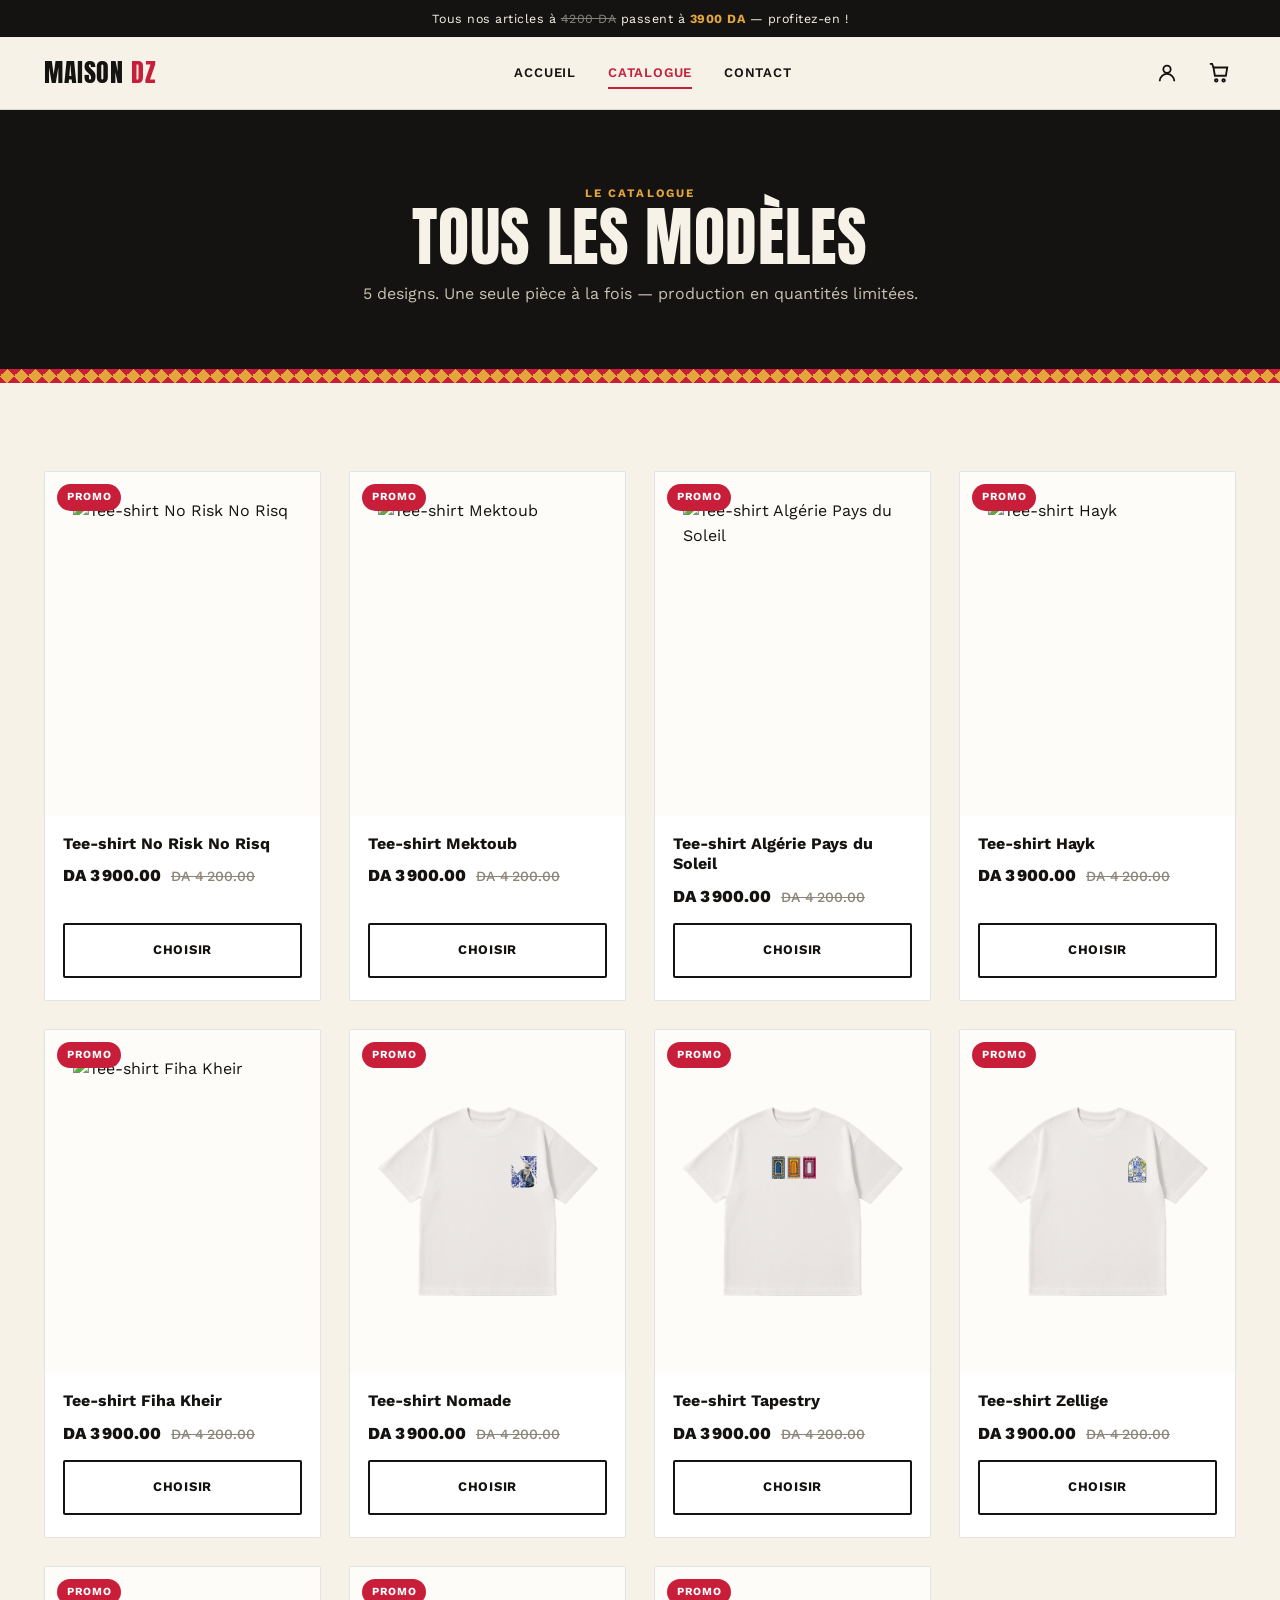
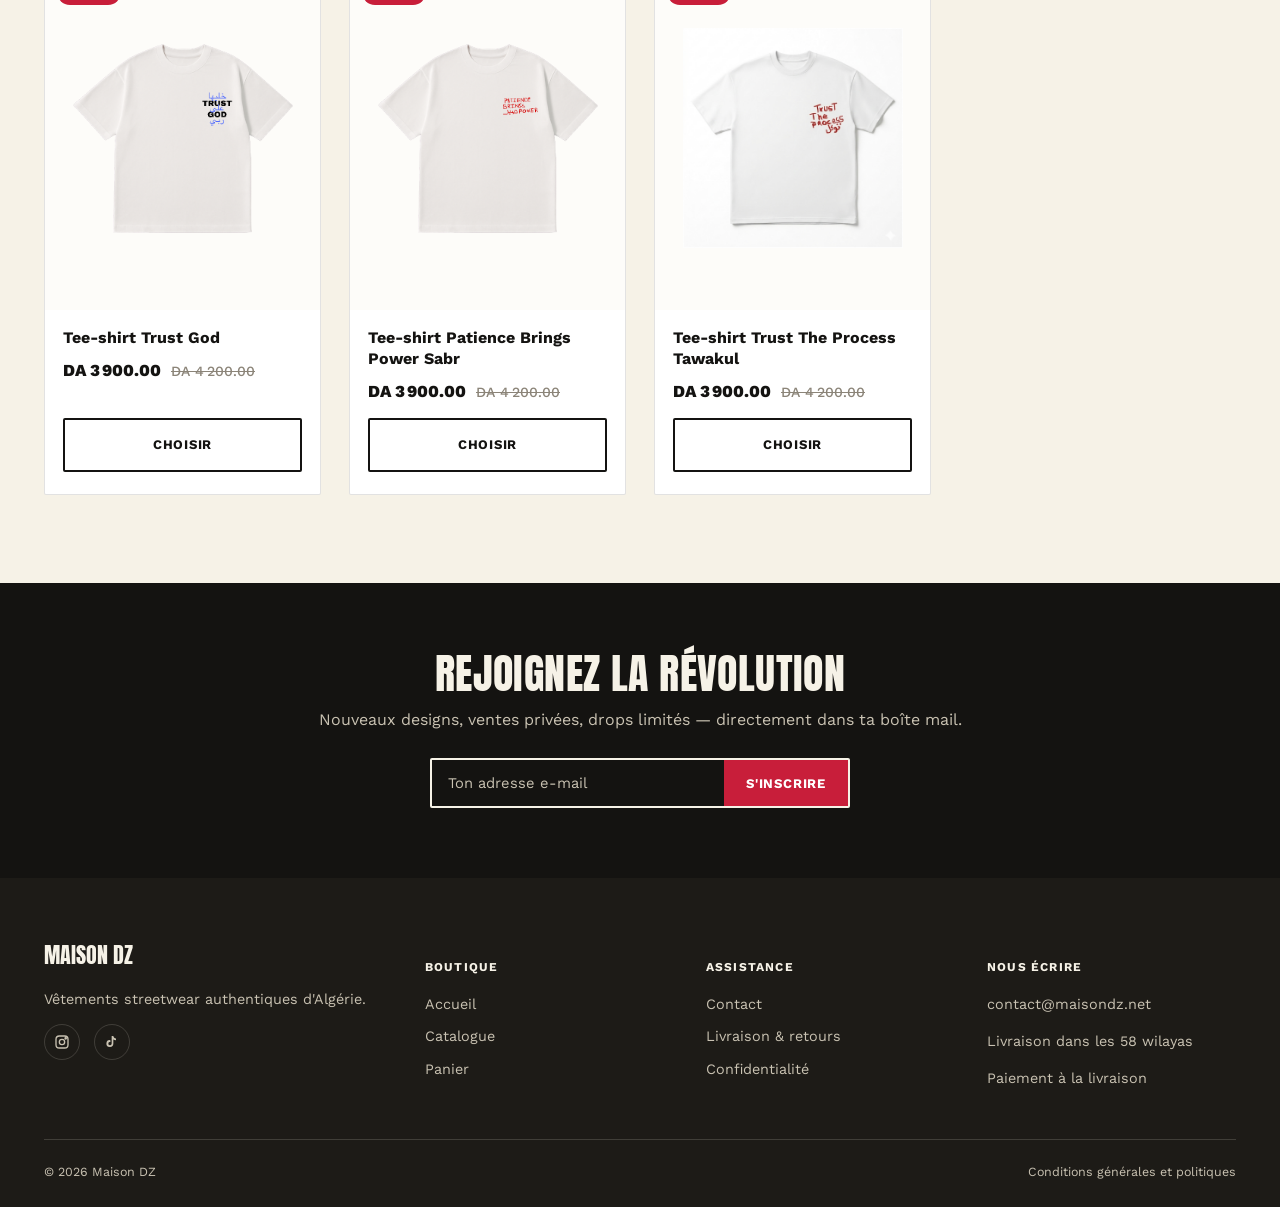
==== maisondz-site/catalogue.html @ 27301c3b "Add files via upload" ====
<!doctype html>
<html lang="fr">
<head>
<meta charset="UTF-8">
<meta name="viewport" content="width=device-width, initial-scale=1">
<title>Catalogue — Maison DZ</title>
<meta name="description" content="Tout le catalogue Maison DZ : streetwear inspiré de l'Algérie, 3900 DA, livraison dans toutes les wilayas.">
<link rel="icon" href="https://maisondz.net/cdn/shop/files/logo.png?v=1776026106">
<link rel="stylesheet" href="css/style.css?v=202608021536">
</head>
<body>

<div class="promo-bar">Tous nos articles à <s>4200 DA</s> passent à <strong>3900 DA</strong> — profitez-en !</div>

<header class="site-header">
  <div class="container">
    <a href="index.html" class="logo">MAISON<span>DZ</span></a>
    <nav class="main-nav">
      <a href="index.html">Accueil</a>
      <a href="catalogue.html" class="active">Catalogue</a>
      <a href="contact.html">Contact</a>
    </nav>
    <div class="header-actions">
      <button class="icon-btn menu-toggle" aria-label="Ouvrir le menu" aria-expanded="false">
        <svg viewBox="0 0 24 24" fill="none" stroke="currentColor" stroke-width="2"><line x1="3" y1="6" x2="21" y2="6"/><line x1="3" y1="12" x2="21" y2="12"/><line x1="3" y1="18" x2="21" y2="18"/></svg>
      </button>
      <a href="contact.html" class="icon-btn" aria-label="Contact">
        <svg viewBox="0 0 24 24" fill="none" stroke="currentColor" stroke-width="2"><circle cx="12" cy="8" r="4"/><path d="M4 21c0-4.4 3.6-8 8-8s8 3.6 8 8"/></svg>
      </a>
      <button class="icon-btn" data-open-cart aria-label="Panier">
        <svg viewBox="0 0 24 24" fill="none" stroke="currentColor" stroke-width="2"><path d="M6 6h15l-1.5 9h-12z"/><path d="M6 6 4.5 2H2"/><circle cx="9" cy="20" r="1.4"/><circle cx="17" cy="20" r="1.4"/></svg>
        <span class="cart-count">0</span>
      </button>
    </div>
  </div>
</header>

<section class="cat-hero">
  <div class="container">
    <span class="eyebrow" style="color:var(--or)">Le catalogue</span>
    <h1>Tous les modèles</h1>
    <p>5 designs. Une seule pièce à la fois — production en quantités limitées.</p>
  </div>
</section>

<div class="frise" role="presentation"></div>

<section class="section">
  <div class="container">
    <div class="product-grid" id="catalogueGrid"></div>
  </div>
</section>

<section class="newsletter">
  <div class="container">
    <h2>Rejoignez la révolution</h2>
    <p>Nouveaux designs, ventes privées, drops limités — directement dans ta boîte mail.</p>
    <form class="newsletter-form">
      <input type="email" placeholder="Ton adresse e-mail" required>
      <button type="submit">S'inscrire</button>
    </form>
  </div>
</section>

<footer class="site-footer">
  <div class="container">
    <div class="footer-grid">
      <div>
        <div class="footer-logo">MAISON DZ</div>
        <p>Vêtements streetwear authentiques d'Algérie.</p>
        <div class="footer-social">
          <a href="https://www.instagram.com/maisondz.off" target="_blank" rel="noopener" aria-label="Instagram">
            <svg viewBox="0 0 24 24" fill="none" stroke="currentColor" stroke-width="2"><rect x="3" y="3" width="18" height="18" rx="5"/><circle cx="12" cy="12" r="4"/><circle cx="17.5" cy="6.5" r="1"/></svg>
          </a>
          <a href="https://www.tiktok.com/@maisondz.off" target="_blank" rel="noopener" aria-label="TikTok">
            <svg viewBox="0 0 24 24" fill="currentColor"><path d="M14 3c.4 2.2 1.9 3.6 4 3.9v2.6c-1.5 0-2.9-.4-4-1.2v6.1a5.2 5.2 0 1 1-4.4-5.1v2.7a2.5 2.5 0 1 0 1.9 2.4V3z"/></svg>
          </a>
        </div>
      </div>
      <div>
        <h5>Boutique</h5>
        <a href="index.html">Accueil</a>
        <a href="catalogue.html">Catalogue</a>
        <a href="panier.html">Panier</a>
      </div>
      <div>
        <h5>Assistance</h5>
        <a href="contact.html">Contact</a>
        <a href="index.html#faq">Livraison & retours</a>
        <a href="politique-confidentialite.html">Confidentialité</a>
      </div>
      <div>
        <h5>Nous écrire</h5>
        <p>contact@maisondz.net</p>
        <p>Livraison dans les 58 wilayas</p>
        <p>Paiement à la livraison</p>
      </div>
    </div>
    <div class="footer-bottom">
      <span>© <span class="js-year">2026</span> Maison DZ</span>
      <span>Conditions générales et politiques</span>
    </div>
  </div>
</footer>

<div class="cart-overlay" id="cartOverlay"></div>
<aside class="cart-drawer" id="cartDrawer" aria-label="Panier">
  <div class="cart-drawer__head">
    <h3>Votre panier</h3>
    <button class="cart-drawer__close" id="cartDrawerClose" aria-label="Fermer">×</button>
  </div>
  <div class="cart-drawer__items" id="cartDrawerItems"></div>
  <div class="cart-drawer__foot" id="cartDrawerFoot">
    <div class="cart-subtotal"><span>Sous-total</span><span id="cartDrawerSubtotal">DA 0.00</span></div>
    <a href="panier.html" class="btn btn--carmin btn--block">Voir le panier</a>
  </div>
</aside>

<script src="js/products.js?v=202608021536"></script>
<script src="js/cart.js?v=202608021536"></script>
<script src="js/main.js?v=202608021536"></script>
<script>
  renderProductGrid("catalogueGrid", PRODUCTS);
</script>
</body>
</html>
---- maisondz-site/css/style.css ----
/* ==========================================================================
   MAISON DZ — Design system
   Palette : asphalte, papier, carmin (drapeau), sable-or (Sahara), pierre
   Display : Anton (condensé, énergie street) — Body : Work Sans
   Signature : frise géométrique (zellige) en diviseur + tampon circulaire prix
   ========================================================================== */

@import url('https://fonts.googleapis.com/css2?family=Anton&family=Work+Sans:ital,wght@0,400;0,500;0,600;0,700;0,800;1,400&display=swap');

:root{
  --noir: #141311;
  --noir-2: #1d1b17;
  --creme: #F6F2E7;
  --creme-2: #EDE6D6;
  --carmin: #C81E3A;
  --carmin-dark: #9c1730;
  --or: #E2A63B;
  --pierre: #8B8478;
  --pierre-clair: #C9C2B2;
  --ligne: rgba(20,19,17,0.12);
  --ligne-clair: rgba(246,242,231,0.16);

  --font-display: 'Anton', 'Arial Narrow', sans-serif;
  --font-body: 'Work Sans', sans-serif;

  --radius: 2px;
  --container: 1240px;
}

*,*::before,*::after{ box-sizing:border-box; }
html{ scroll-behavior:smooth; }
body{
  margin:0;
  background:var(--creme);
  color:var(--noir);
  font-family:var(--font-body);
  font-size:16px;
  line-height:1.55;
  -webkit-font-smoothing:antialiased;
}
img{ max-width:100%; display:block; }
a{ color:inherit; text-decoration:none; }
ul{ list-style:none; margin:0; padding:0; }
button{ font-family:inherit; cursor:pointer; }
input, textarea, select{ font-family:inherit; font-size:1rem; }

h1,h2,h3,h4{
  font-family:var(--font-display);
  font-weight:400;
  letter-spacing:0.01em;
  line-height:1.02;
  margin:0;
  text-transform:uppercase;
}

.container{ max-width:var(--container); margin:0 auto; padding:0 24px; }

:focus-visible{ outline:3px solid var(--carmin); outline-offset:2px; }

.eyebrow{
  font-family:var(--font-body);
  font-weight:700;
  font-size:0.72rem;
  letter-spacing:0.18em;
  text-transform:uppercase;
  color:var(--carmin);
}

/* ---------- Frise signature (zellige) ---------- */
.frise{
  height:14px;
  width:100%;
  background-image:
    linear-gradient(135deg, var(--carmin) 25%, transparent 25%),
    linear-gradient(225deg, var(--carmin) 25%, transparent 25%),
    linear-gradient(45deg, var(--carmin) 25%, transparent 25%),
    linear-gradient(315deg, var(--carmin) 25%, transparent 25%);
  background-position: 14px 0, 14px 0, 0 0, 0 0;
  background-size: 14px 14px;
  background-repeat: repeat-x;
  background-color: var(--or);
}
.frise--dark{ background-color: var(--noir-2); }

/* ---------- Top promo bar ---------- */
.promo-bar{
  background:var(--noir);
  color:var(--creme);
  text-align:center;
  font-size:0.78rem;
  letter-spacing:0.04em;
  padding:9px 16px;
}
.promo-bar s{ opacity:0.5; }
.promo-bar strong{ color:var(--or); }

/* ---------- Header ---------- */
.site-header{
  position:sticky; top:0; z-index:40;
  background:var(--creme);
  border-bottom:1px solid var(--ligne);
}
.site-header .container{
  display:flex; align-items:center; justify-content:space-between;
  gap:24px; padding-top:16px; padding-bottom:16px;
}
.logo{
  font-family:var(--font-display);
  font-size:1.6rem;
  letter-spacing:0.02em;
  display:flex; align-items:baseline; gap:8px;
}
.logo span{ color:var(--carmin); }

.main-nav{ display:flex; gap:32px; }
.main-nav a{
  font-size:0.82rem;
  font-weight:600;
  letter-spacing:0.06em;
  text-transform:uppercase;
  position:relative;
  padding:4px 0;
}
.main-nav a::after{
  content:''; position:absolute; left:0; right:100%; bottom:-2px; height:2px;
  background:var(--carmin); transition:right .25s ease;
}
.main-nav a:hover::after, .main-nav a.active::after{ right:0; }
.main-nav a.active{ color:var(--carmin); }

.header-actions{ display:flex; align-items:center; gap:18px; }
.icon-btn{
  background:none; border:none; padding:6px; position:relative;
  display:flex; align-items:center; justify-content:center;
  color:var(--noir);
}
.icon-btn svg{ width:22px; height:22px; pointer-events:none; }
.cart-count{
  position:absolute; top:-2px; right:-2px;
  background:var(--carmin); color:#fff;
  font-size:0.62rem; font-weight:700;
  min-width:16px; height:16px; border-radius:50%;
  display:flex; align-items:center; justify-content:center;
  padding:0 2px;
}
.menu-toggle{ display:none; }

/* ---------- Buttons ---------- */
.btn{
  display:inline-flex; align-items:center; justify-content:center; gap:8px;
  font-family:var(--font-body);
  font-weight:700;
  font-size:0.82rem;
  letter-spacing:0.06em;
  text-transform:uppercase;
  padding:15px 30px;
  border:2px solid var(--noir);
  border-radius:var(--radius);
  background:var(--noir);
  color:var(--creme);
  transition:transform .18s ease, background .18s ease, color .18s ease, border-color .18s ease;
  white-space:nowrap;
}
.btn:hover{ transform:translateY(-2px); }
.btn--ghost{ background:transparent; color:var(--noir); }
.btn--ghost:hover{ background:var(--noir); color:var(--creme); }
.btn--carmin{ background:var(--carmin); border-color:var(--carmin); color:#fff; }
.btn--carmin:hover{ background:var(--carmin-dark); border-color:var(--carmin-dark); }
.btn--on-dark{ border-color:var(--creme); background:transparent; color:var(--creme); }
.btn--on-dark:hover{ background:var(--creme); color:var(--noir); }
.btn--block{ width:100%; }
.btn:disabled{ opacity:0.4; cursor:not-allowed; transform:none; }

/* ---------- Hero ---------- */
.hero{
  background:var(--noir);
}
.hero-media{
  position:relative;
  width:100%;
  aspect-ratio: 3 / 4;
  overflow:hidden;
}
.hero-media img{ width:100%; height:100%; object-fit:cover; }
.hero-media::after{
  content:''; position:absolute; inset:0;
  background:linear-gradient(180deg, rgba(20,19,17,0.15) 0%, rgba(20,19,17,0.55) 100%);
}
.hero-overlay{
  position:absolute; inset:0; z-index:2;
  display:flex; flex-direction:column; align-items:center; justify-content:center;
  text-align:center; padding:24px;
}
.hero-overlay h1{
  font-size:clamp(2.6rem, 9vw, 5.6rem);
  color:#fff;
  text-shadow:0 2px 18px rgba(0,0,0,0.35);
}
.hero-divider{
  width:130px; height:3px; background:var(--or);
  margin:20px 0 18px;
}
.hero-overlay p{
  color:#fff;
  font-size:1.05rem;
  margin-bottom:30px;
  text-shadow:0 1px 10px rgba(0,0,0,0.35);
}
.btn--pill{
  display:inline-flex; align-items:center; justify-content:center;
  background:var(--or); color:var(--noir);
  border:none; border-radius:999px;
  padding:18px 44px;
  font-family:var(--font-body); font-weight:700;
  font-size:0.95rem;
  transition:transform .18s ease, background .18s ease;
}
.btn--pill:hover{ background:#eab655; transform:translateY(-2px); }

@media (min-width: 900px){
  .hero-media{ aspect-ratio: 21 / 9; }
}

/* ---------- Section headers ---------- */
.section{ padding:88px 0; }
.section--tight{ padding:64px 0; }
.section-head{
  display:flex; align-items:flex-end; justify-content:space-between;
  gap:24px; margin-bottom:44px; flex-wrap:wrap;
}
.section-head h2{ font-size:clamp(2rem, 4vw, 3rem); margin-top:8px; }
.section-head p{ color:var(--pierre); max-width:48ch; }

/* ---------- Product grid ---------- */
.product-grid{
  display:grid;
  grid-template-columns:repeat(4, 1fr);
  gap:28px;
}
.product-card{
  position:relative;
  display:flex;
  flex-direction:column;
  background:#fff;
  border:1px solid var(--ligne);
  border-radius:var(--radius);
  overflow:hidden;
  transition:transform .22s ease, box-shadow .22s ease;
}
.product-card:hover{ transform:translateY(-6px); box-shadow:0 20px 34px rgba(20,19,17,0.14); }
.product-card__media{
  position:relative;
  aspect-ratio:4/5;
  overflow:hidden;
  background:#fdfcf9;
  flex:none;
}
.product-card__media img{
  width:100%; height:100%; object-fit:contain; object-position:center;
  padding:10%;
  transition:opacity .35s ease, transform .5s ease;
}
.product-card__media img.hover-img{ position:absolute; inset:0; opacity:0; }
.product-card:hover .hover-img{ opacity:1; }
.product-card:hover .product-card__media img:not(.hover-img){ transform:scale(1.04); }
.product-card__tag{
  position:absolute; top:12px; left:12px;
  background:var(--carmin); color:#fff;
  font-size:0.68rem; font-weight:700; letter-spacing:0.06em;
  text-transform:uppercase;
  padding:5px 10px; border-radius:20px;
  z-index:3;
}
.product-card__body{ padding:18px 18px 22px; flex:1; display:flex; flex-direction:column; }
.product-card__body h3{
  font-family:var(--font-body); text-transform:none;
  font-weight:700; font-size:1rem; line-height:1.3; letter-spacing:0; margin-bottom:8px;
  color:var(--noir); display:block;
}
.product-card__body h3 a{ color:inherit; display:block; }
.price-row{ display:flex; align-items:baseline; gap:10px; margin-bottom:14px; }
.price{ font-weight:800; font-size:1.05rem; color:var(--noir); }
.price--old{ color:var(--pierre); text-decoration:line-through; font-size:0.88rem; font-weight:500; }
.product-card__body .btn{ margin-top:auto; }

/* ---------- Boutique / editorial rows ---------- */
.editorial-row{
  display:grid; grid-template-columns:1fr 1fr; gap:60px; align-items:center;
}
.editorial-row + .editorial-row{ margin-top:80px; }
.editorial-row.reverse .editorial-media{ order:2; }
.editorial-media{ border-radius:var(--radius); overflow:hidden; aspect-ratio:5/4; }
.editorial-media img{ width:100%; height:100%; object-fit:cover; }
.editorial-copy .eyebrow{ margin-bottom:12px; display:block; }
.editorial-copy h3{ font-size:clamp(1.6rem,3vw,2.2rem); margin-bottom:16px; }
.editorial-copy p{ color:var(--pierre); max-width:44ch; margin-bottom:22px; }

/* ---------- FAQ ---------- */
.faq-wrap{ max-width:840px; margin:0 auto; }
.faq-cat{ margin-bottom:8px; }
.faq-cat > h4{
  font-family:var(--font-body); text-transform:uppercase;
  font-size:0.78rem; letter-spacing:0.12em; font-weight:800;
  color:var(--carmin); margin:40px 0 6px;
}
.faq-item{ border-bottom:1px solid var(--ligne); }
.faq-q{
  width:100%; background:none; border:none; text-align:left;
  display:flex; align-items:center; justify-content:space-between;
  padding:18px 2px; font-weight:600; font-size:1rem; gap:16px;
}
.faq-q .plus{
  flex:none; width:22px; height:22px; position:relative;
}
.faq-q .plus::before, .faq-q .plus::after{
  content:''; position:absolute; background:var(--noir);
  top:50%; left:50%; transform:translate(-50%,-50%);
}
.faq-q .plus::before{ width:14px; height:2px; }
.faq-q .plus::after{ width:2px; height:14px; transition:transform .25s ease, opacity .25s ease; }
.faq-item.open .plus::after{ transform:translate(-50%,-50%) rotate(90deg); opacity:0; }
.faq-a{
  max-height:0; overflow:hidden; transition:max-height .3s ease;
  color:var(--pierre); font-size:0.94rem;
}
.faq-a p{ padding:0 2px 18px; margin:0; }
.faq-item.open .faq-a{ max-height:260px; }

/* ---------- Newsletter band ---------- */
.newsletter{
  background:var(--noir); color:var(--creme);
  padding:70px 0; text-align:center;
}
.newsletter h2{ font-size:clamp(1.8rem,3.4vw,2.6rem); }
.newsletter p{ color:var(--pierre-clair); margin:12px 0 26px; }
.newsletter-form{
  display:flex; max-width:420px; margin:0 auto; gap:0;
  border:2px solid var(--creme); border-radius:var(--radius); overflow:hidden;
}
.newsletter-form input{
  flex:1; background:none; border:none; padding:14px 16px;
  color:var(--creme); font-size:0.92rem;
}
.newsletter-form input::placeholder{ color:var(--pierre-clair); }
.newsletter-form button{
  background:var(--carmin); border:none; color:#fff; font-weight:700;
  padding:0 22px; font-size:0.82rem; letter-spacing:0.06em; text-transform:uppercase;
}

/* ---------- Footer ---------- */
.site-footer{ background:var(--noir-2); color:var(--pierre-clair); padding:60px 0 26px; }
.footer-grid{
  display:grid; grid-template-columns:1.4fr 1fr 1fr 1fr; gap:32px;
  padding-bottom:40px; border-bottom:1px solid var(--ligne-clair);
}
.footer-grid h5{
  color:var(--creme); font-size:0.75rem; letter-spacing:0.1em;
  text-transform:uppercase; margin-bottom:16px; font-weight:700;
}
.footer-grid a, .footer-grid p{ font-size:0.9rem; display:block; margin-bottom:10px; color:var(--pierre-clair); }
.footer-grid a:hover{ color:var(--creme); }
.footer-logo{ font-family:var(--font-display); font-size:1.4rem; color:var(--creme); margin-bottom:12px; }
.footer-social{ display:flex; gap:14px; margin-top:14px; }
.footer-social a{
  width:36px; height:36px; border:1px solid var(--ligne-clair); border-radius:50%;
  display:flex; align-items:center; justify-content:center;
}
.footer-social svg{ width:16px; height:16px; }
.footer-bottom{
  display:flex; justify-content:space-between; align-items:center;
  padding-top:22px; font-size:0.78rem; flex-wrap:wrap; gap:10px;
}

/* ---------- Cart drawer ---------- */
.cart-overlay{
  position:fixed; inset:0; background:rgba(20,19,17,0.5);
  opacity:0; pointer-events:none; transition:opacity .25s ease; z-index:60;
}
.cart-overlay.open{ opacity:1; pointer-events:auto; }
.cart-drawer{
  position:fixed; top:0; right:0; height:100%; width:min(420px, 92vw);
  background:var(--creme); z-index:61;
  transform:translateX(100%); transition:transform .3s ease;
  display:flex; flex-direction:column;
}
.cart-drawer.open{ transform:translateX(0); }
.cart-drawer__head{
  display:flex; align-items:center; justify-content:space-between;
  padding:22px 24px; border-bottom:1px solid var(--ligne);
}
.cart-drawer__head h3{ font-size:1.1rem; }
.cart-drawer__close{ background:none; border:none; font-size:1.4rem; line-height:1; }
.cart-drawer__items{ flex:1; overflow-y:auto; padding:16px 24px; }
.cart-line{ display:flex; gap:14px; padding:16px 0; border-bottom:1px solid var(--ligne); }
.cart-line img{ width:70px; height:88px; object-fit:cover; border-radius:var(--radius); background:var(--creme-2); }
.cart-line__info{ flex:1; }
.cart-line__info h4{ font-family:var(--font-body); text-transform:none; font-weight:700; font-size:0.92rem; margin-bottom:2px;}
.cart-line__meta{ color:var(--pierre); font-size:0.8rem; margin-bottom:8px; }
.qty-stepper{ display:inline-flex; align-items:center; border:1px solid var(--ligne); border-radius:var(--radius); }
.qty-stepper button{ background:none; border:none; width:26px; height:26px; font-size:1rem; }
.qty-stepper span{ min-width:24px; text-align:center; font-size:0.85rem; }
.cart-line__remove{ background:none; border:none; color:var(--carmin); font-size:0.76rem; text-decoration:underline; margin-top:8px; }
.cart-empty{ text-align:center; padding:60px 10px; color:var(--pierre); }
.cart-drawer__foot{ padding:22px 24px; border-top:1px solid var(--ligne); }
.cart-subtotal{ display:flex; justify-content:space-between; font-weight:700; margin-bottom:16px; font-size:1.05rem; }

/* ---------- Catalogue toolbar ---------- */
.cat-hero{ background:var(--noir); color:var(--creme); padding:70px 0 46px; text-align:center; }
.cat-hero h1{ font-size:clamp(2.6rem,6vw,4rem); }
.cat-hero p{ color:var(--pierre-clair); margin-top:12px; }

/* ---------- Product detail ---------- */
.pdp{ display:grid; grid-template-columns:1.1fr 0.9fr; gap:64px; padding:56px 0 20px; }
.pdp-gallery__main{ aspect-ratio:4/5; border-radius:var(--radius); overflow:hidden; background:#fdfcf9; margin-bottom:14px; border:1px solid var(--ligne); }
.pdp-gallery__main img{ width:100%; height:100%; object-fit:contain; object-position:center; padding:8%; }
.pdp-gallery__thumbs{ display:grid; grid-template-columns:repeat(5,1fr); gap:10px; }
.pdp-gallery__thumbs button{ padding:0; border:2px solid transparent; border-radius:var(--radius); overflow:hidden; background:#fdfcf9; aspect-ratio:4/5; }
.pdp-gallery__thumbs button.active{ border-color:var(--carmin); }
.pdp-gallery__thumbs img{ width:100%; height:100%; object-fit:contain; object-position:center; padding:8%; }
.pdp-info .eyebrow{ margin-bottom:10px; display:block; }
.pdp-info h1{ font-family:var(--font-body); text-transform:none; font-weight:800; font-size:1.7rem; letter-spacing:0; margin-bottom:12px; }
.pdp-price{ display:flex; align-items:baseline; gap:12px; font-size:1.4rem; font-weight:800; margin-bottom:22px; }
.pdp-desc{ color:var(--pierre); margin-bottom:28px; white-space:pre-line; }
.option-block{ margin-bottom:24px; }
.option-block h4{ font-family:var(--font-body); text-transform:uppercase; font-size:0.76rem; letter-spacing:0.1em; font-weight:800; margin-bottom:10px; }
.swatches{ display:flex; gap:10px; flex-wrap:wrap; }
.swatch{
  border:1px solid var(--ligne); background:var(--creme-2);
  padding:9px 16px; border-radius:20px; font-size:0.85rem; font-weight:600;
}
.swatch.active{ background:var(--noir); color:var(--creme); border-color:var(--noir); }
.pdp-qty-row{ display:flex; gap:14px; margin-bottom:16px; }
.pdp-trust{ margin-top:26px; border-top:1px solid var(--ligne); padding-top:20px; display:grid; gap:10px; font-size:0.86rem; color:var(--pierre); }
.pdp-trust li{ display:flex; gap:10px; align-items:flex-start; }

/* ---------- Contact / checkout forms ---------- */
.form-page{ padding:70px 0 100px; }
.form-grid{ display:grid; grid-template-columns:1fr 1fr; gap:60px; }
.field{ margin-bottom:18px; }
.field label{ display:block; font-size:0.78rem; font-weight:700; letter-spacing:0.05em; text-transform:uppercase; margin-bottom:8px; }
.field input, .field select, .field textarea{
  width:100%; padding:13px 14px; border:1px solid var(--ligne);
  border-radius:var(--radius); background:#fff;
}
.field textarea{ resize:vertical; min-height:110px; }
.row-2{ display:grid; grid-template-columns:1fr 1fr; gap:16px; }

/* ---------- Panier page ---------- */
.cart-page{ display:grid; grid-template-columns:1.3fr 0.9fr; gap:50px; padding:60px 0 100px; align-items:start; }
.summary-box{ background:var(--creme-2); border-radius:var(--radius); padding:26px; position:sticky; top:100px; }
.summary-box h3{ font-size:1.1rem; margin-bottom:18px; }
.summary-row{ display:flex; justify-content:space-between; font-size:0.92rem; margin-bottom:10px; color:var(--pierre); }
.summary-row.total{ color:var(--noir); font-weight:800; font-size:1.1rem; border-top:1px solid var(--ligne); padding-top:14px; margin-top:14px; }

/* ---------- Badges (used sitewide) ---------- */
.badge-row{ display:flex; gap:26px; flex-wrap:wrap; padding:26px 0; border-top:1px solid var(--ligne); border-bottom:1px solid var(--ligne); }
.badge-row .badge{ display:flex; align-items:center; gap:10px; font-size:0.82rem; font-weight:600; color:var(--pierre); }
.badge-row .badge svg{ width:20px; height:20px; color:var(--carmin); flex:none; }

/* ---------- Responsive ---------- */
@media (max-width: 980px){
  .site-header{ position:sticky; }
  .main-nav{ display:none; }
  .main-nav.nav-open{
    display:flex;
    position:absolute;
    top:100%; left:0; right:0;
    flex-direction:column;
    gap:0;
    background:var(--creme);
    border-bottom:1px solid var(--ligne);
    box-shadow:0 16px 28px rgba(20,19,17,0.12);
    padding:8px 24px 16px;
    z-index:50;
  }
  .main-nav.nav-open a{
    padding:16px 0;
    border-bottom:1px solid var(--ligne);
  }
  .main-nav.nav-open a::after{ display:none; }
  .menu-toggle{ display:flex; background:none; border:none; }
  .product-grid{ grid-template-columns:repeat(2,1fr); }
  .hero-overlay p{ max-width:32ch; }
  .editorial-row, .editorial-row.reverse{ grid-template-columns:1fr; }
  .editorial-row.reverse .editorial-media{ order:0; }
  .editorial-row + .editorial-row{ margin-top:56px; }
  .pdp{ grid-template-columns:1fr; gap:36px; padding-top:32px; }
  .form-grid{ grid-template-columns:1fr; gap:10px; }
  .cart-page{ grid-template-columns:1fr; }
  .summary-box{ position:static; }
  .footer-grid{ grid-template-columns:1fr 1fr; }
}
@media (max-width: 600px){
  .product-grid{ grid-template-columns:repeat(2,1fr); gap:16px; }
  .section{ padding:56px 0; }
  .row-2{ grid-template-columns:1fr; }
  .footer-grid{ grid-template-columns:1fr; }
}
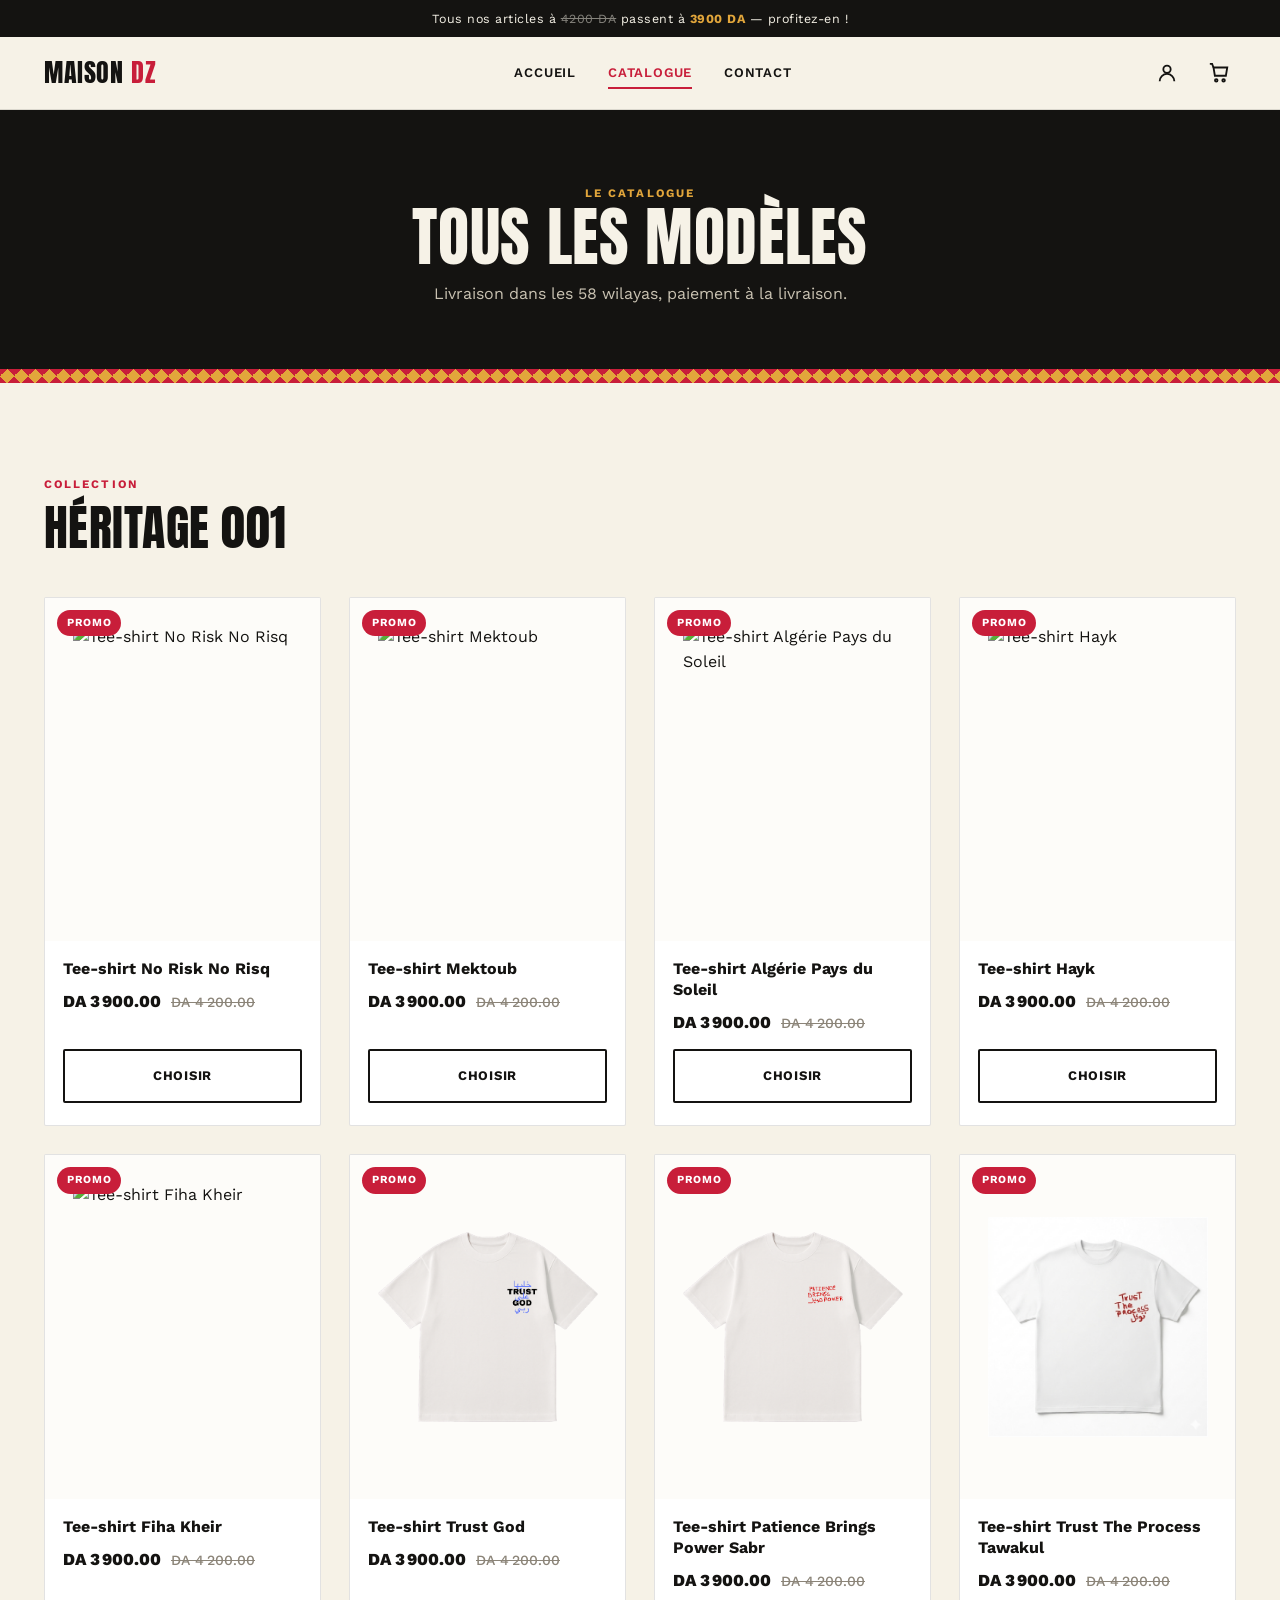
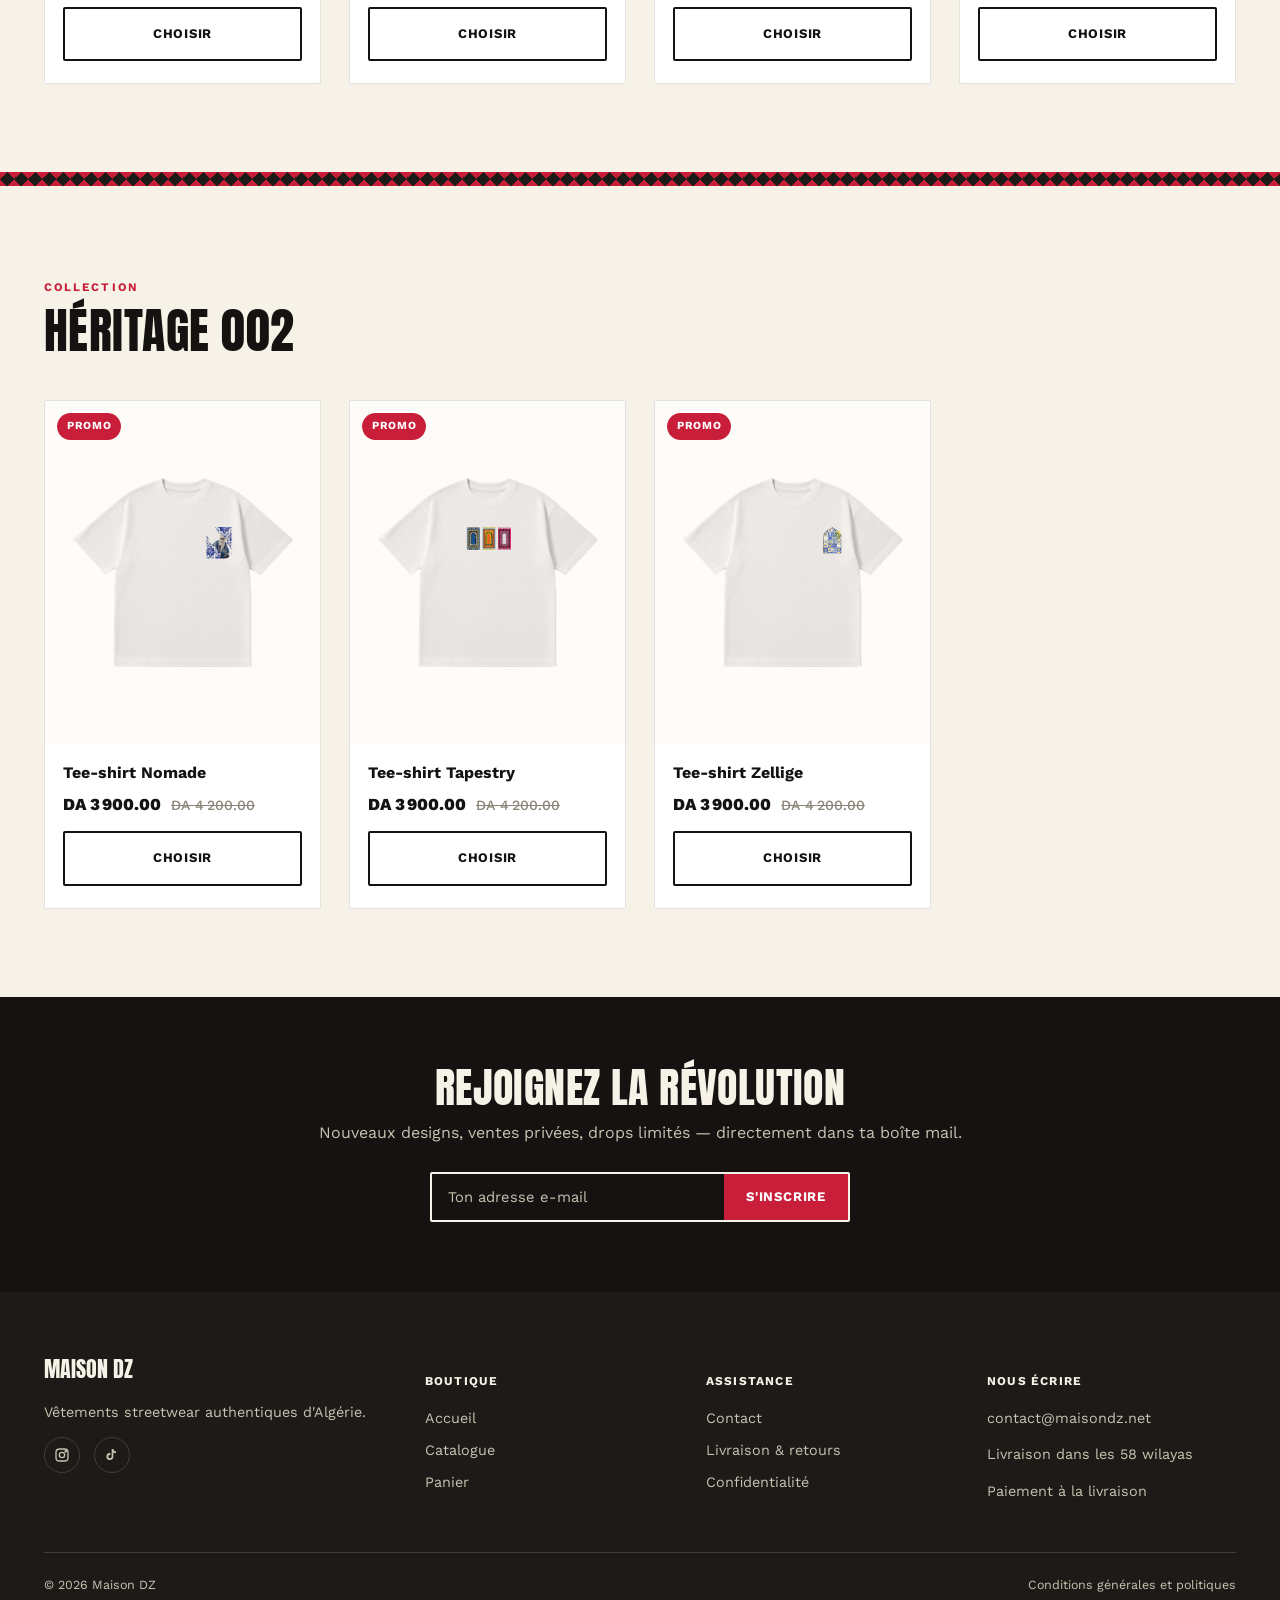
==== commit e610724d: "Add files via upload" ====
--- a/maisondz-site/catalogue.html
+++ b/maisondz-site/catalogue.html
@@ -6,7 +6,7 @@
 <title>Catalogue — Maison DZ</title>
 <meta name="description" content="Tout le catalogue Maison DZ : streetwear inspiré de l'Algérie, 3900 DA, livraison dans toutes les wilayas.">
 <link rel="icon" href="https://maisondz.net/cdn/shop/files/logo.png?v=1776026106">
-<link rel="stylesheet" href="css/style.css?v=202608021536">
+<link rel="stylesheet" href="css/style.css?v=202608021543">
 </head>
 <body>
 
@@ -39,7 +39,7 @@
   <div class="container">
     <span class="eyebrow" style="color:var(--or)">Le catalogue</span>
     <h1>Tous les modèles</h1>
-    <p>5 designs. Une seule pièce à la fois — production en quantités limitées.</p>
+    <p>Livraison dans les 58 wilayas, paiement à la livraison.</p>
   </div>
 </section>
 
@@ -47,7 +47,27 @@
 
 <section class="section">
   <div class="container">
-    <div class="product-grid" id="catalogueGrid"></div>
+    <div class="section-head">
+      <div>
+        <span class="eyebrow">Collection</span>
+        <h2>Héritage 001</h2>
+      </div>
+    </div>
+    <div class="product-grid" id="grid001"></div>
+  </div>
+</section>
+
+<div class="frise frise--dark" role="presentation"></div>
+
+<section class="section">
+  <div class="container">
+    <div class="section-head">
+      <div>
+        <span class="eyebrow">Collection</span>
+        <h2>Héritage 002</h2>
+      </div>
+    </div>
+    <div class="product-grid" id="grid002"></div>
   </div>
 </section>
 
@@ -116,11 +136,12 @@
   </div>
 </aside>
 
-<script src="js/products.js?v=202608021536"></script>
-<script src="js/cart.js?v=202608021536"></script>
-<script src="js/main.js?v=202608021536"></script>
+<script src="js/products.js?v=202608021543"></script>
+<script src="js/cart.js?v=202608021543"></script>
+<script src="js/main.js?v=202608021543"></script>
 <script>
-  renderProductGrid("catalogueGrid", PRODUCTS);
+  renderProductGrid("grid001", PRODUCTS.filter(p => p.collection === "Héritage 001"));
+  renderProductGrid("grid002", PRODUCTS.filter(p => p.collection === "Héritage 002"));
 </script>
 </body>
 </html>
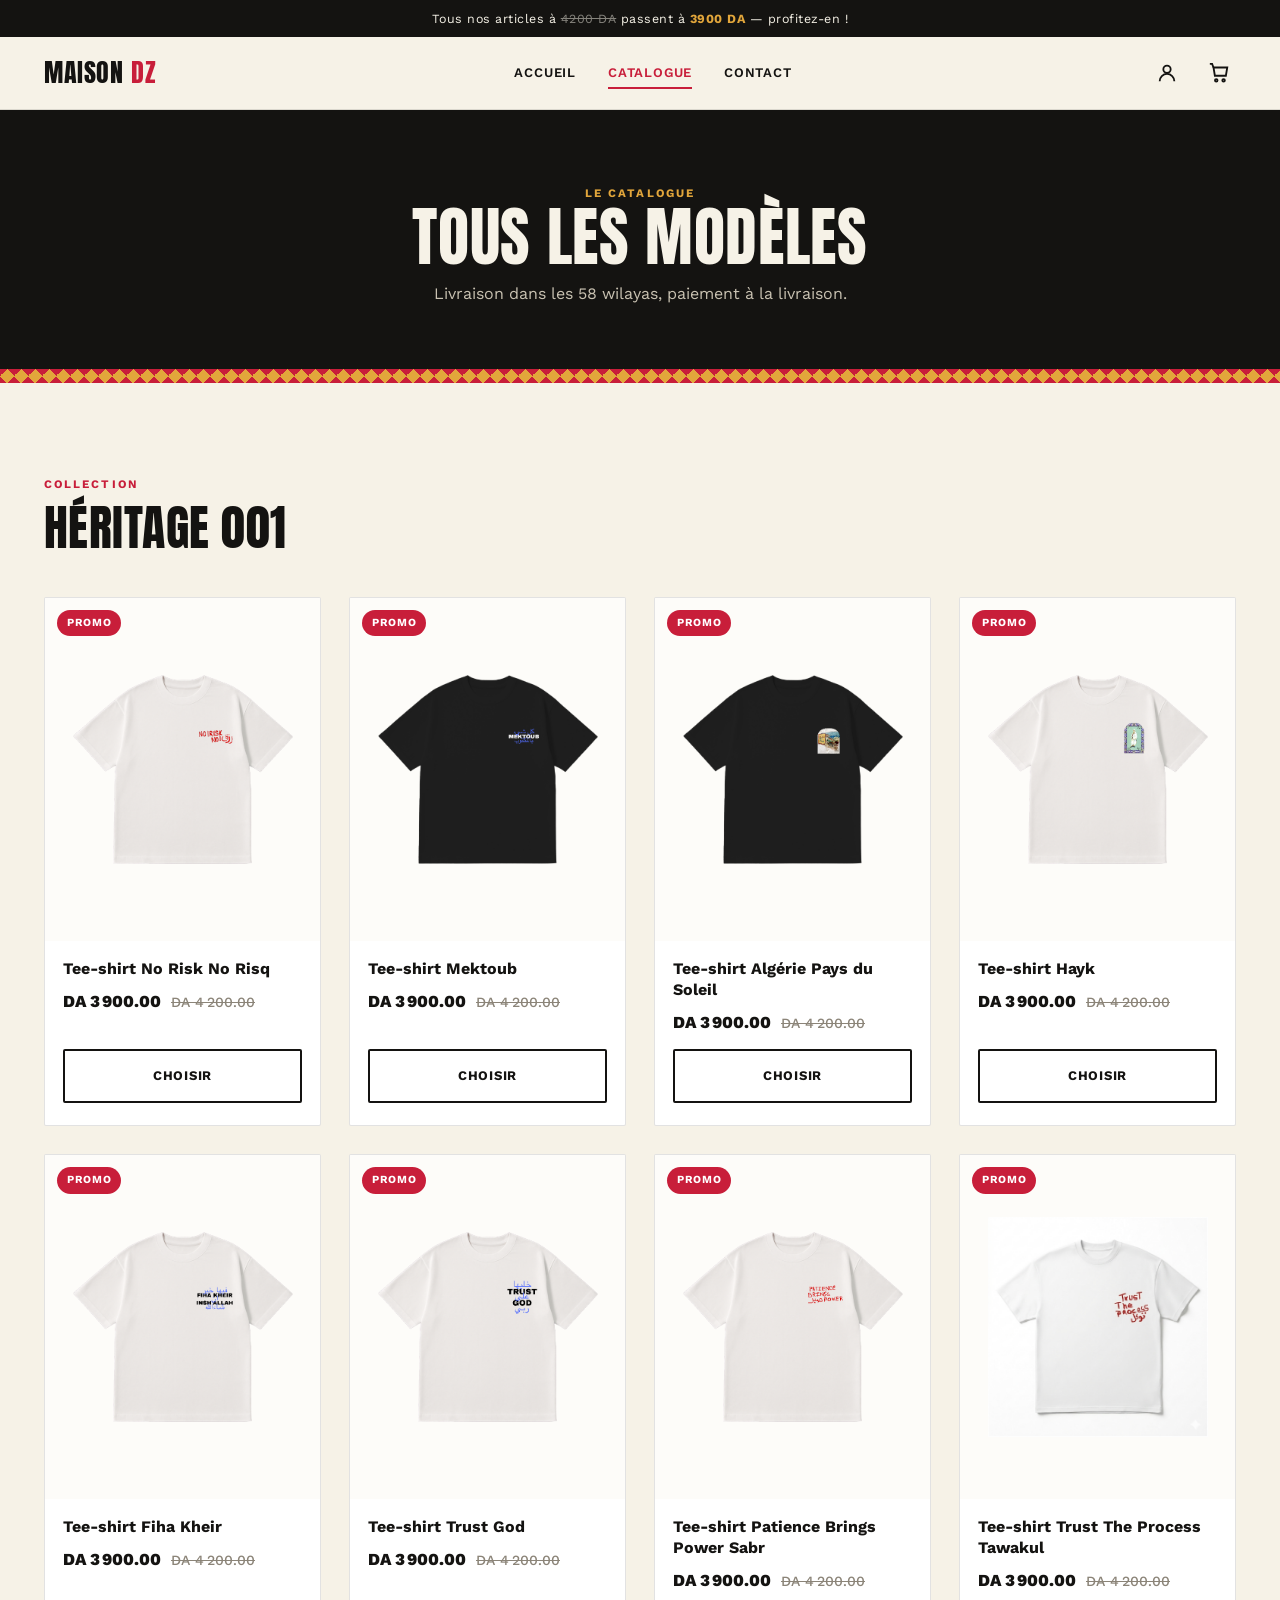
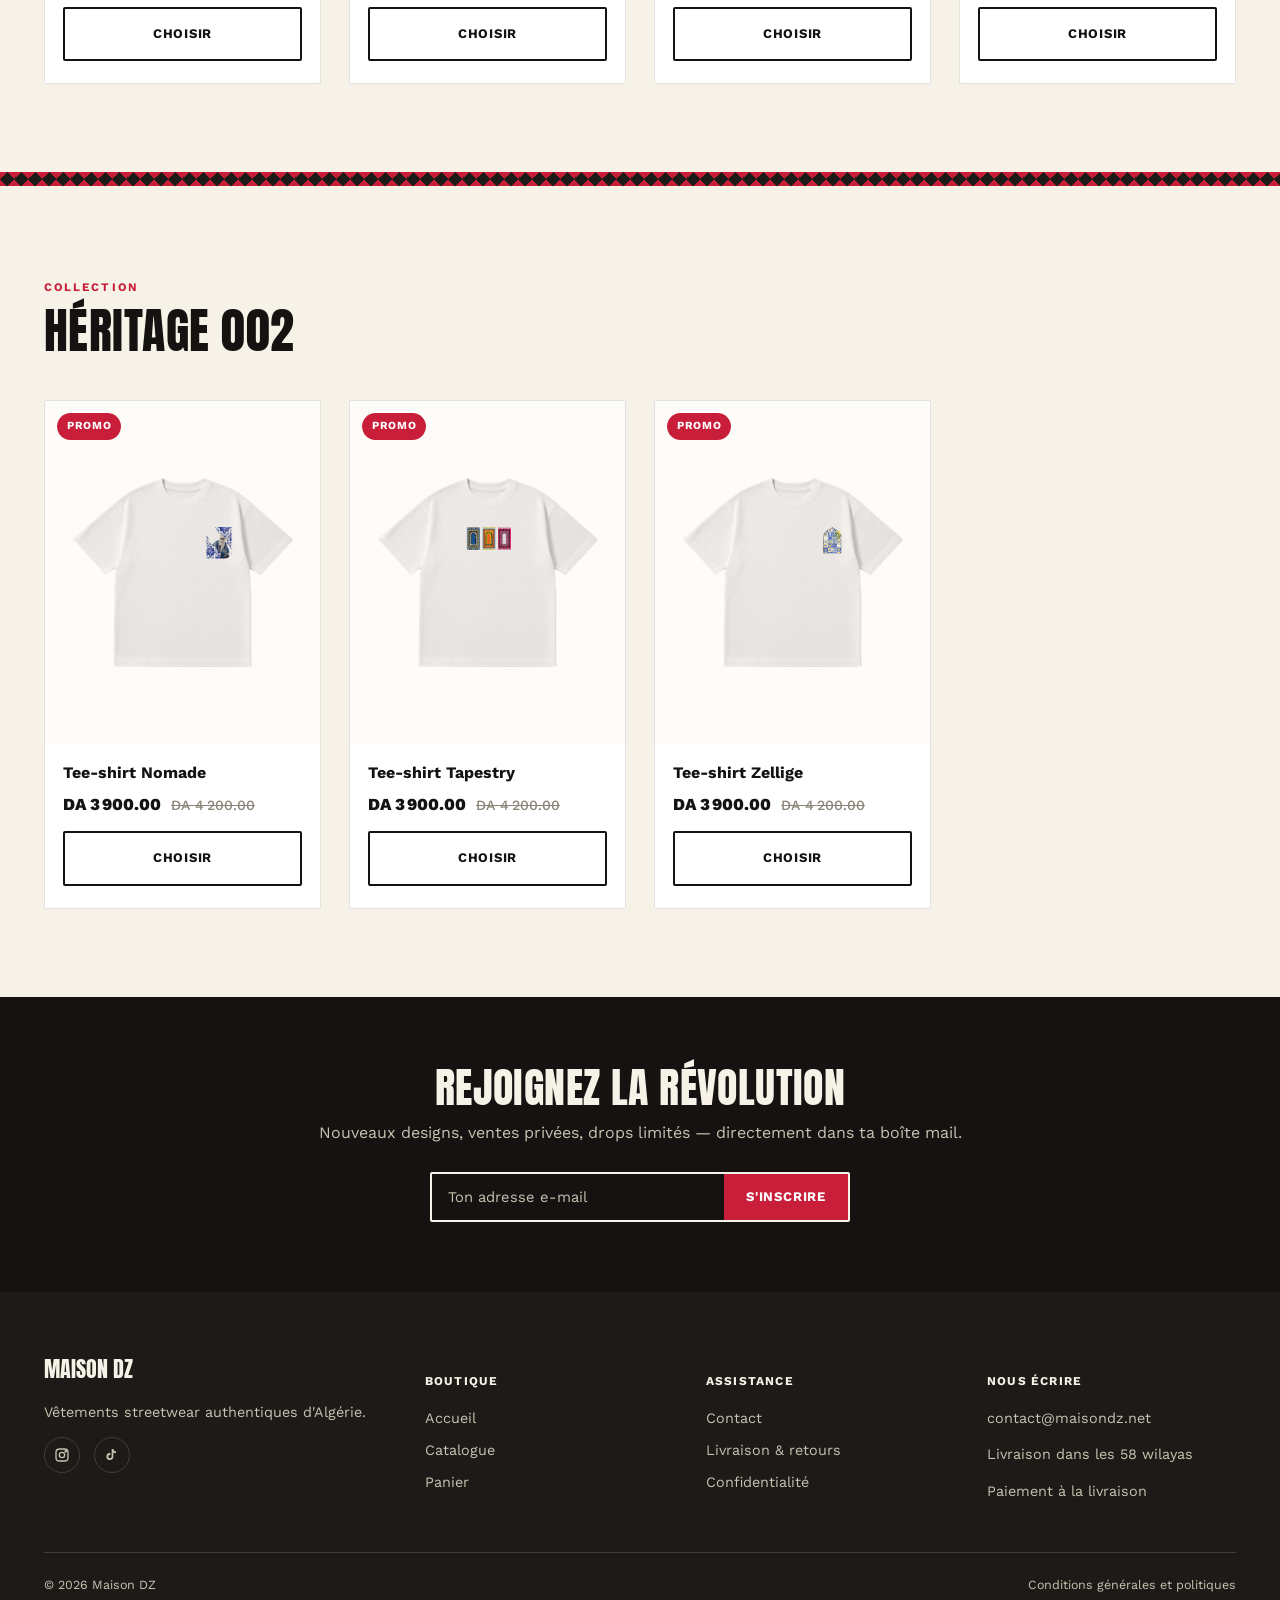
==== commit e333a867: "Add files via upload" ====
--- a/maisondz-site/catalogue.html
+++ b/maisondz-site/catalogue.html
@@ -6,7 +6,7 @@
 <title>Catalogue — Maison DZ</title>
 <meta name="description" content="Tout le catalogue Maison DZ : streetwear inspiré de l'Algérie, 3900 DA, livraison dans toutes les wilayas.">
 <link rel="icon" href="https://maisondz.net/cdn/shop/files/logo.png?v=1776026106">
-<link rel="stylesheet" href="css/style.css?v=202608021543">
+<link rel="stylesheet" href="css/style.css?v=202608081437">
 </head>
 <body>
 
@@ -136,9 +136,9 @@
   </div>
 </aside>
 
-<script src="js/products.js?v=202608021543"></script>
-<script src="js/cart.js?v=202608021543"></script>
-<script src="js/main.js?v=202608021543"></script>
+<script src="js/products.js?v=202608081437"></script>
+<script src="js/cart.js?v=202608081437"></script>
+<script src="js/main.js?v=202608081437"></script>
 <script>
   renderProductGrid("grid001", PRODUCTS.filter(p => p.collection === "Héritage 001"));
   renderProductGrid("grid002", PRODUCTS.filter(p => p.collection === "Héritage 002"));
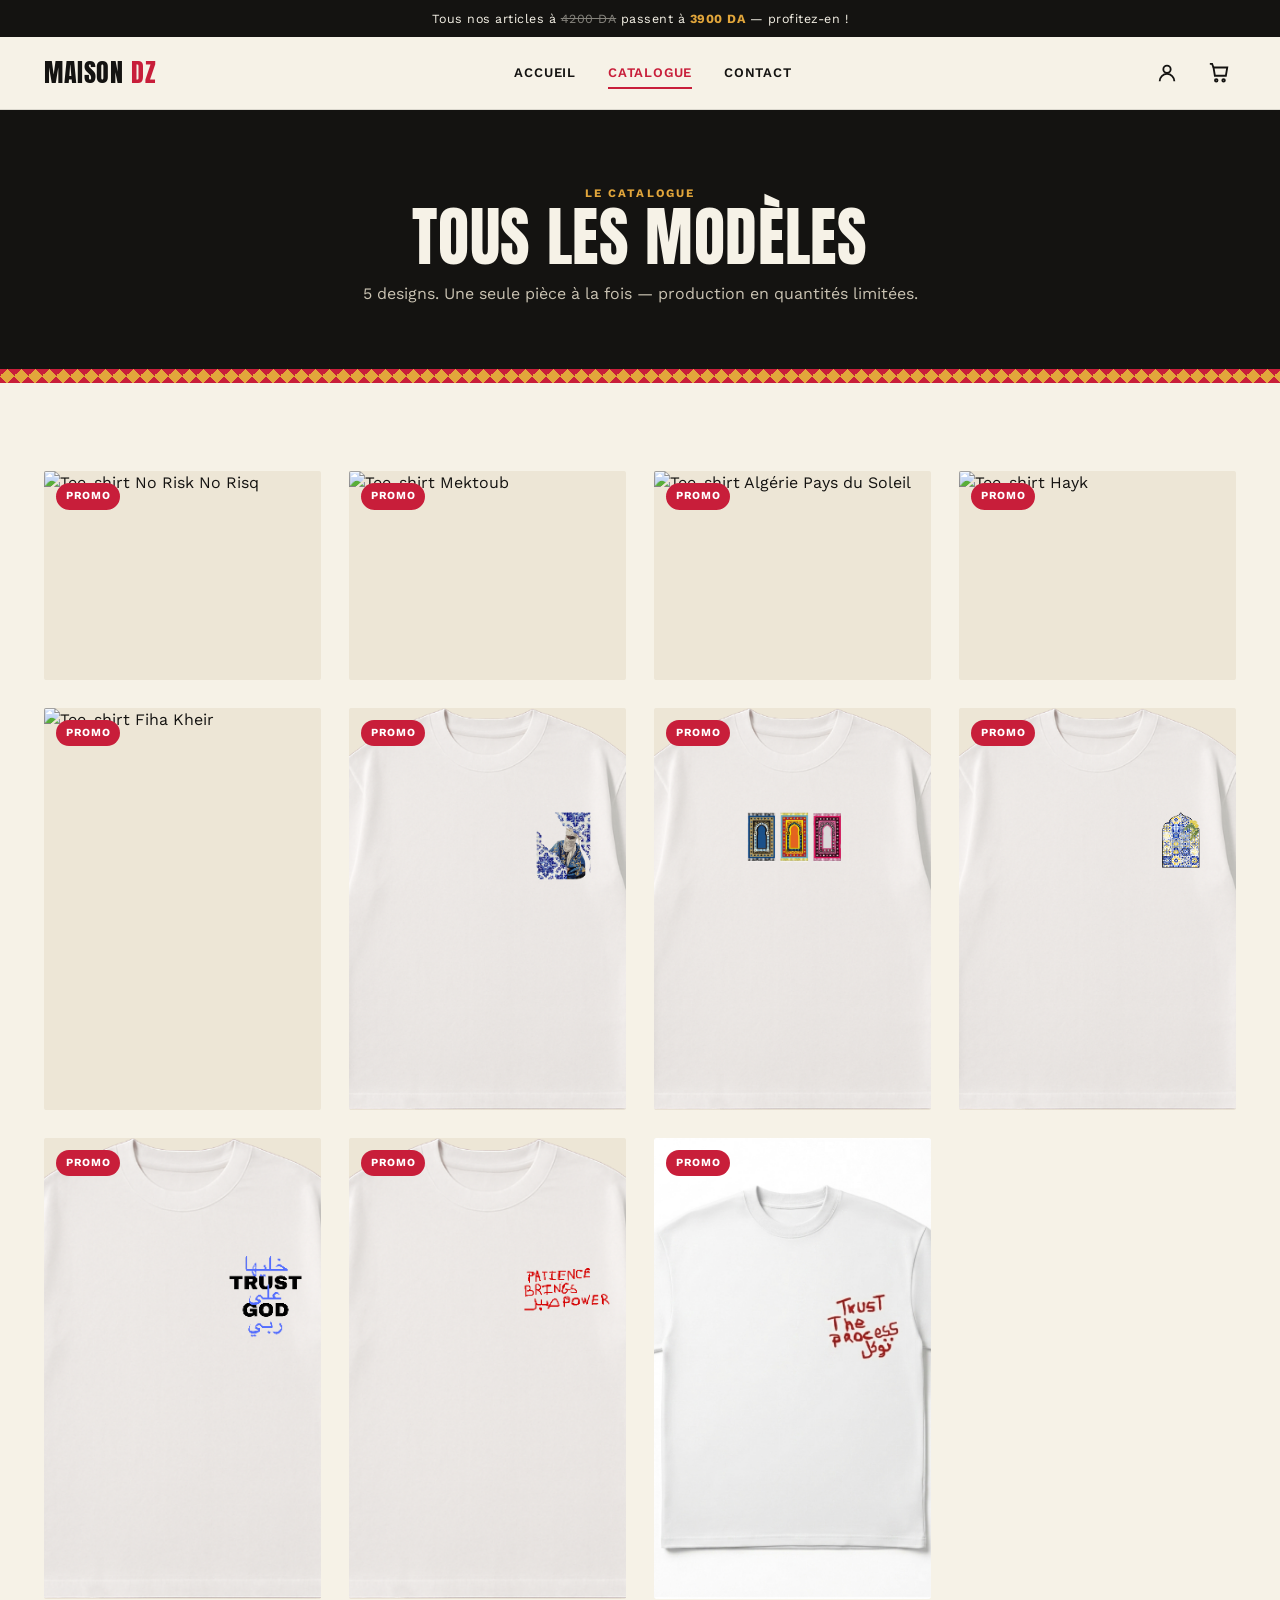
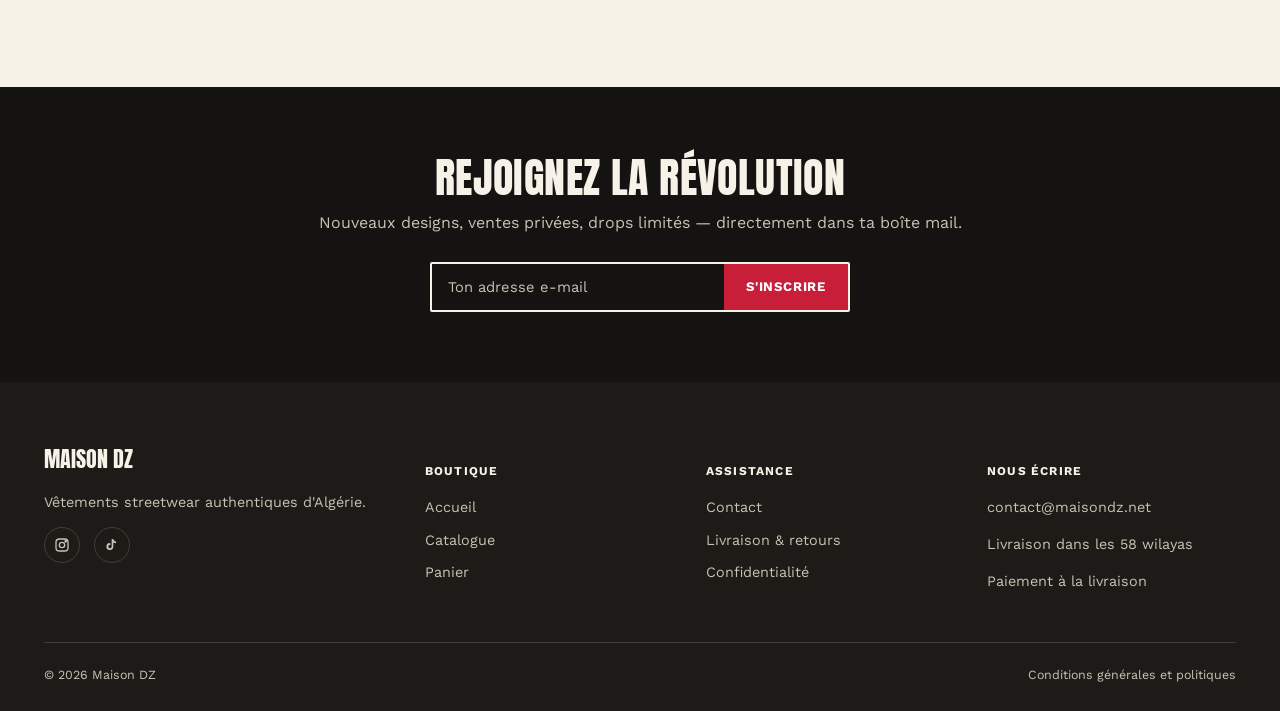
==== commit c99debda: "Add files via upload" ====
--- a/maisondz-site/catalogue.html
+++ b/maisondz-site/catalogue.html
@@ -6,7 +6,7 @@
 <title>Catalogue — Maison DZ</title>
 <meta name="description" content="Tout le catalogue Maison DZ : streetwear inspiré de l'Algérie, 3900 DA, livraison dans toutes les wilayas.">
 <link rel="icon" href="https://maisondz.net/cdn/shop/files/logo.png?v=1776026106">
-<link rel="stylesheet" href="css/style.css?v=202608081437">
+<link rel="stylesheet" href="css/style.css">
 </head>
 <body>
 
@@ -39,7 +39,7 @@
   <div class="container">
     <span class="eyebrow" style="color:var(--or)">Le catalogue</span>
     <h1>Tous les modèles</h1>
-    <p>Livraison dans les 58 wilayas, paiement à la livraison.</p>
+    <p>5 designs. Une seule pièce à la fois — production en quantités limitées.</p>
   </div>
 </section>
 
@@ -47,27 +47,7 @@
 
 <section class="section">
   <div class="container">
-    <div class="section-head">
-      <div>
-        <span class="eyebrow">Collection</span>
-        <h2>Héritage 001</h2>
-      </div>
-    </div>
-    <div class="product-grid" id="grid001"></div>
-  </div>
-</section>
-
-<div class="frise frise--dark" role="presentation"></div>
-
-<section class="section">
-  <div class="container">
-    <div class="section-head">
-      <div>
-        <span class="eyebrow">Collection</span>
-        <h2>Héritage 002</h2>
-      </div>
-    </div>
-    <div class="product-grid" id="grid002"></div>
+    <div class="product-grid" id="catalogueGrid"></div>
   </div>
 </section>
 
@@ -136,12 +116,11 @@
   </div>
 </aside>
 
-<script src="js/products.js?v=202608081437"></script>
-<script src="js/cart.js?v=202608081437"></script>
-<script src="js/main.js?v=202608081437"></script>
+<script src="js/products.js"></script>
+<script src="js/cart.js"></script>
+<script src="js/main.js"></script>
 <script>
-  renderProductGrid("grid001", PRODUCTS.filter(p => p.collection === "Héritage 001"));
-  renderProductGrid("grid002", PRODUCTS.filter(p => p.collection === "Héritage 002"));
+  renderProductGrid("catalogueGrid", PRODUCTS);
 </script>
 </body>
 </html>
--- a/maisondz-site/css/style.css
+++ b/maisondz-site/css/style.css
@@ -134,7 +134,7 @@
   display:flex; align-items:center; justify-content:center;
   color:var(--noir);
 }
-.icon-btn svg{ width:22px; height:22px; pointer-events:none; }
+.icon-btn svg{ width:22px; height:22px; }
 .cart-count{
   position:absolute; top:-2px; right:-2px;
   background:var(--carmin); color:#fff;
@@ -239,10 +239,7 @@
 }
 .product-card{
   position:relative;
-  display:flex;
-  flex-direction:column;
-  background:#fff;
-  border:1px solid var(--ligne);
+  background:var(--creme-2);
   border-radius:var(--radius);
   overflow:hidden;
   transition:transform .22s ease, box-shadow .22s ease;
@@ -252,12 +249,10 @@
   position:relative;
   aspect-ratio:4/5;
   overflow:hidden;
-  background:#fdfcf9;
-  flex:none;
+  background:var(--pierre-clair);
 }
 .product-card__media img{
-  width:100%; height:100%; object-fit:contain; object-position:center;
-  padding:10%;
+  width:100%; height:100%; object-fit:cover;
   transition:opacity .35s ease, transform .5s ease;
 }
 .product-card__media img.hover-img{ position:absolute; inset:0; opacity:0; }
@@ -269,19 +264,17 @@
   font-size:0.68rem; font-weight:700; letter-spacing:0.06em;
   text-transform:uppercase;
   padding:5px 10px; border-radius:20px;
-  z-index:3;
-}
-.product-card__body{ padding:18px 18px 22px; flex:1; display:flex; flex-direction:column; }
+}
+.product-card__body{ padding:18px 18px 22px; }
 .product-card__body h3{
   font-family:var(--font-body); text-transform:none;
   font-weight:700; font-size:1rem; line-height:1.3; letter-spacing:0; margin-bottom:8px;
-  color:var(--noir); display:block;
-}
-.product-card__body h3 a{ color:inherit; display:block; }
+  color:var(--noir);
+}
+.product-card__body h3 a{ color:inherit; }
 .price-row{ display:flex; align-items:baseline; gap:10px; margin-bottom:14px; }
-.price{ font-weight:800; font-size:1.05rem; color:var(--noir); }
+.price{ font-weight:800; font-size:1.05rem; }
 .price--old{ color:var(--pierre); text-decoration:line-through; font-size:0.88rem; font-weight:500; }
-.product-card__body .btn{ margin-top:auto; }
 
 /* ---------- Boutique / editorial rows ---------- */
 .editorial-row{
@@ -411,12 +404,12 @@
 
 /* ---------- Product detail ---------- */
 .pdp{ display:grid; grid-template-columns:1.1fr 0.9fr; gap:64px; padding:56px 0 20px; }
-.pdp-gallery__main{ aspect-ratio:4/5; border-radius:var(--radius); overflow:hidden; background:#fdfcf9; margin-bottom:14px; border:1px solid var(--ligne); }
-.pdp-gallery__main img{ width:100%; height:100%; object-fit:contain; object-position:center; padding:8%; }
+.pdp-gallery__main{ aspect-ratio:4/5; border-radius:var(--radius); overflow:hidden; background:var(--creme-2); margin-bottom:14px; }
+.pdp-gallery__main img{ width:100%; height:100%; object-fit:cover; }
 .pdp-gallery__thumbs{ display:grid; grid-template-columns:repeat(5,1fr); gap:10px; }
-.pdp-gallery__thumbs button{ padding:0; border:2px solid transparent; border-radius:var(--radius); overflow:hidden; background:#fdfcf9; aspect-ratio:4/5; }
+.pdp-gallery__thumbs button{ padding:0; border:2px solid transparent; border-radius:var(--radius); overflow:hidden; background:none; aspect-ratio:4/5; }
 .pdp-gallery__thumbs button.active{ border-color:var(--carmin); }
-.pdp-gallery__thumbs img{ width:100%; height:100%; object-fit:contain; object-position:center; padding:8%; }
+.pdp-gallery__thumbs img{ width:100%; height:100%; object-fit:cover; }
 .pdp-info .eyebrow{ margin-bottom:10px; display:block; }
 .pdp-info h1{ font-family:var(--font-body); text-transform:none; font-weight:800; font-size:1.7rem; letter-spacing:0; margin-bottom:12px; }
 .pdp-price{ display:flex; align-items:baseline; gap:12px; font-size:1.4rem; font-weight:800; margin-bottom:22px; }
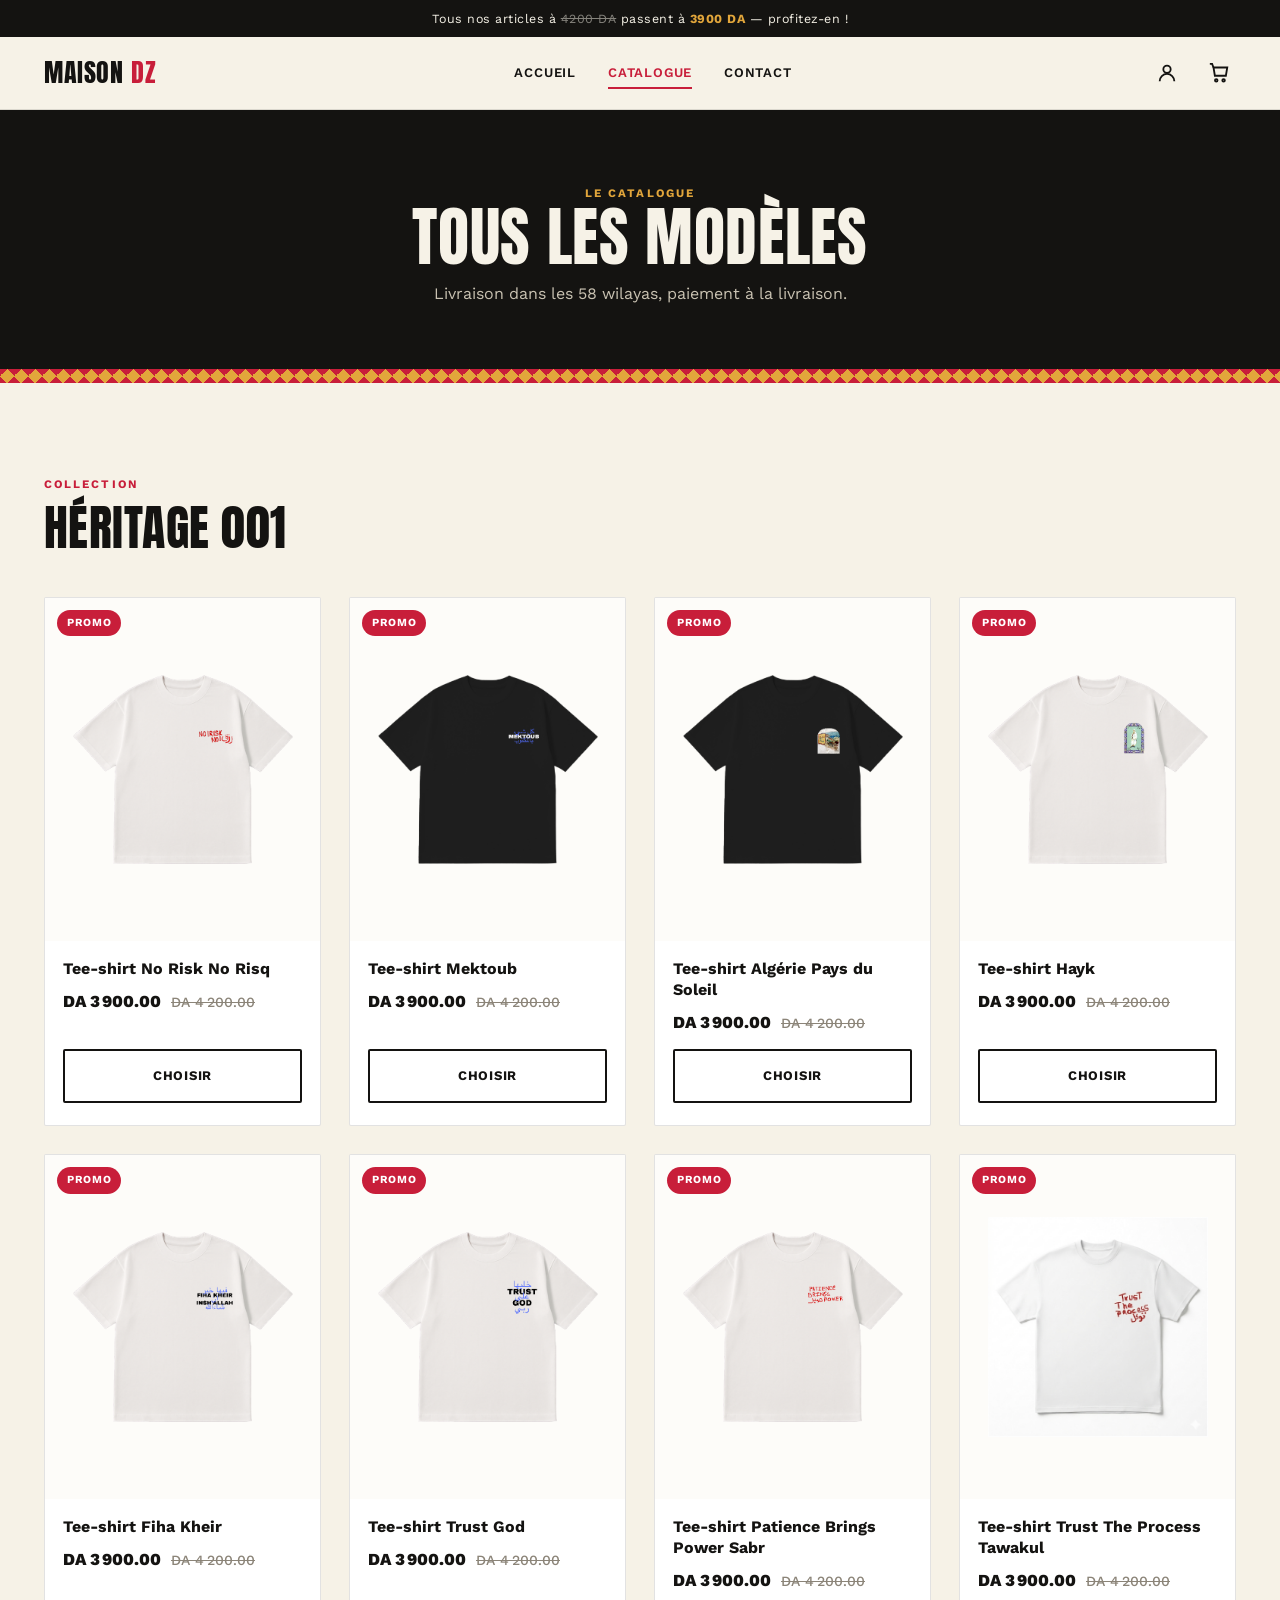
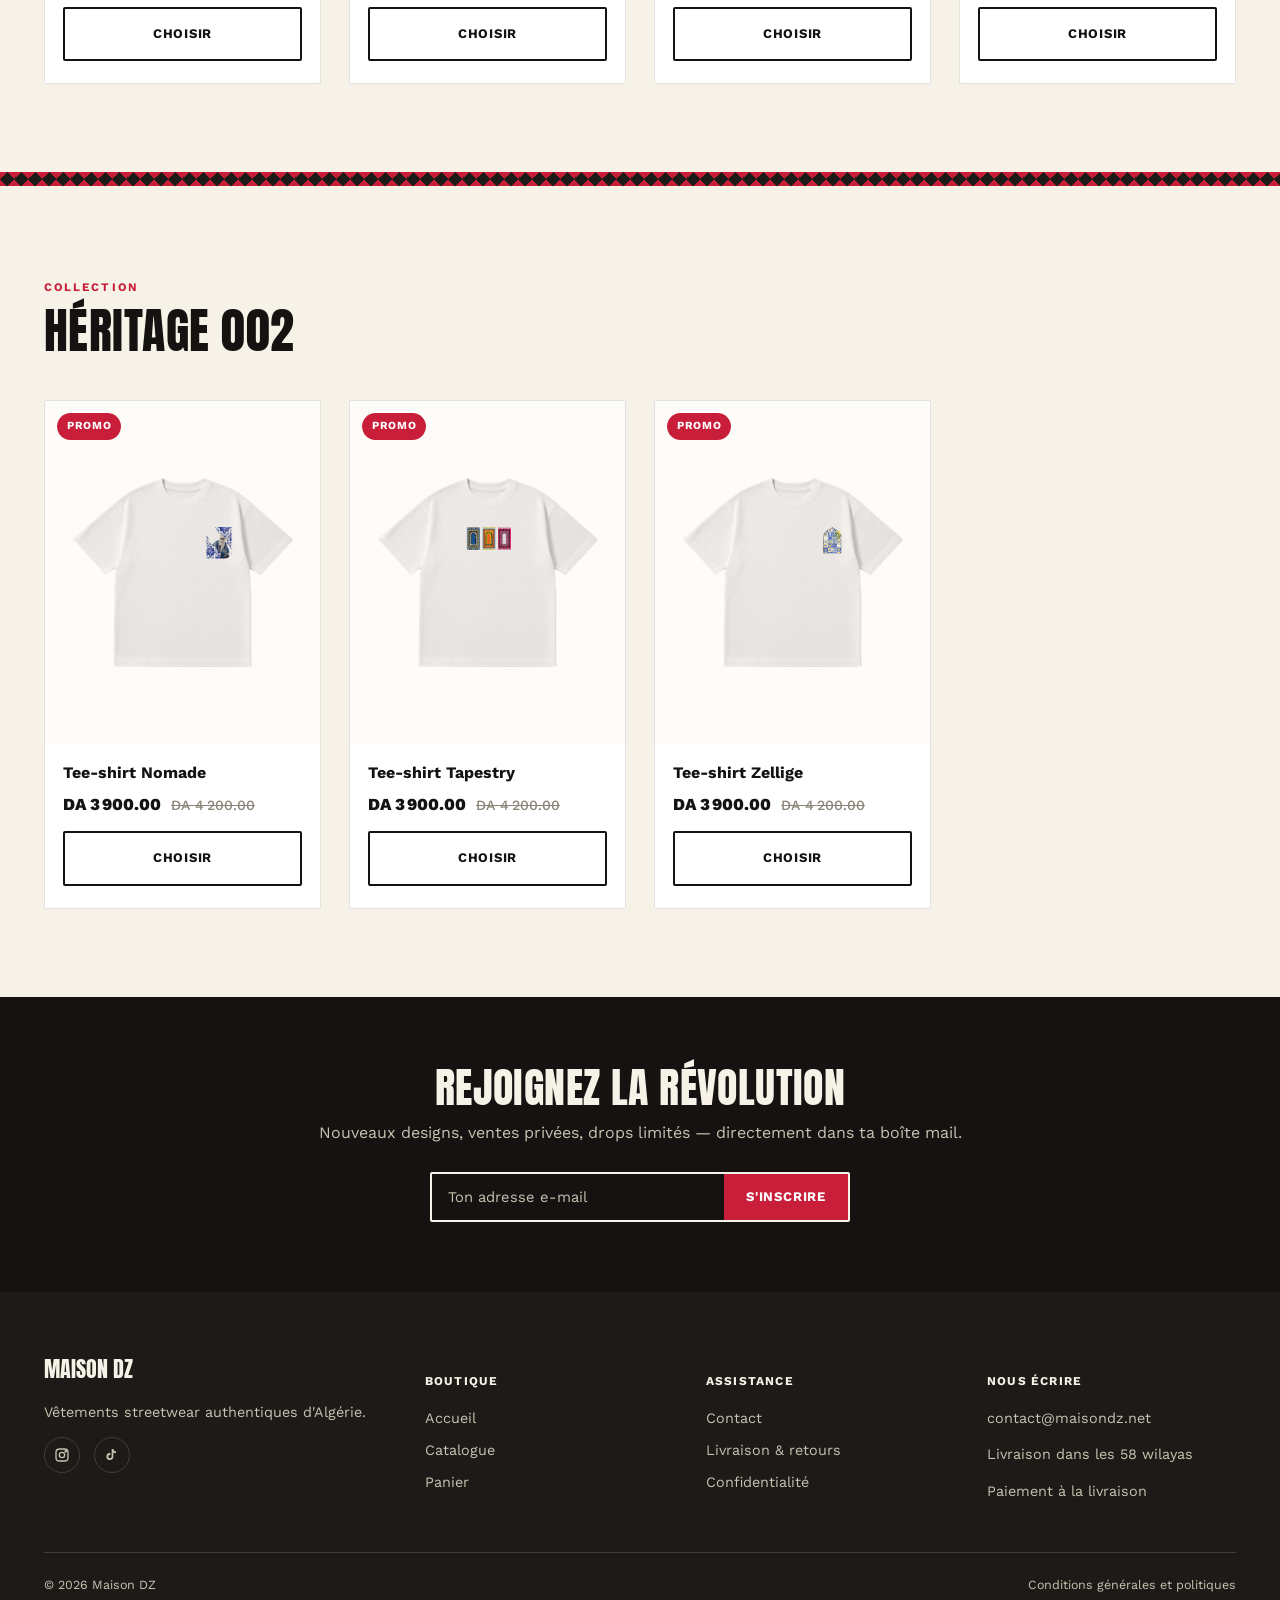
==== commit 402bee4b: "Add files via upload" ====
--- a/maisondz-site/catalogue.html
+++ b/maisondz-site/catalogue.html
@@ -6,7 +6,7 @@
 <title>Catalogue — Maison DZ</title>
 <meta name="description" content="Tout le catalogue Maison DZ : streetwear inspiré de l'Algérie, 3900 DA, livraison dans toutes les wilayas.">
 <link rel="icon" href="https://maisondz.net/cdn/shop/files/logo.png?v=1776026106">
-<link rel="stylesheet" href="css/style.css">
+<link rel="stylesheet" href="css/style.css?v=202608081441">
 </head>
 <body>
 
@@ -39,7 +39,7 @@
   <div class="container">
     <span class="eyebrow" style="color:var(--or)">Le catalogue</span>
     <h1>Tous les modèles</h1>
-    <p>5 designs. Une seule pièce à la fois — production en quantités limitées.</p>
+    <p>Livraison dans les 58 wilayas, paiement à la livraison.</p>
   </div>
 </section>
 
@@ -47,7 +47,27 @@
 
 <section class="section">
   <div class="container">
-    <div class="product-grid" id="catalogueGrid"></div>
+    <div class="section-head">
+      <div>
+        <span class="eyebrow">Collection</span>
+        <h2>Héritage 001</h2>
+      </div>
+    </div>
+    <div class="product-grid" id="grid001"></div>
+  </div>
+</section>
+
+<div class="frise frise--dark" role="presentation"></div>
+
+<section class="section">
+  <div class="container">
+    <div class="section-head">
+      <div>
+        <span class="eyebrow">Collection</span>
+        <h2>Héritage 002</h2>
+      </div>
+    </div>
+    <div class="product-grid" id="grid002"></div>
   </div>
 </section>
 
@@ -116,11 +136,12 @@
   </div>
 </aside>
 
-<script src="js/products.js"></script>
-<script src="js/cart.js"></script>
-<script src="js/main.js"></script>
+<script src="js/products.js?v=202608081441"></script>
+<script src="js/cart.js?v=202608081441"></script>
+<script src="js/main.js?v=202608081441"></script>
 <script>
-  renderProductGrid("catalogueGrid", PRODUCTS);
+  renderProductGrid("grid001", PRODUCTS.filter(p => p.collection === "Héritage 001"));
+  renderProductGrid("grid002", PRODUCTS.filter(p => p.collection === "Héritage 002"));
 </script>
 </body>
 </html>
--- a/maisondz-site/css/style.css
+++ b/maisondz-site/css/style.css
@@ -134,7 +134,7 @@
   display:flex; align-items:center; justify-content:center;
   color:var(--noir);
 }
-.icon-btn svg{ width:22px; height:22px; }
+.icon-btn svg{ width:22px; height:22px; pointer-events:none; }
 .cart-count{
   position:absolute; top:-2px; right:-2px;
   background:var(--carmin); color:#fff;
@@ -239,7 +239,10 @@
 }
 .product-card{
   position:relative;
-  background:var(--creme-2);
+  display:flex;
+  flex-direction:column;
+  background:#fff;
+  border:1px solid var(--ligne);
   border-radius:var(--radius);
   overflow:hidden;
   transition:transform .22s ease, box-shadow .22s ease;
@@ -249,10 +252,12 @@
   position:relative;
   aspect-ratio:4/5;
   overflow:hidden;
-  background:var(--pierre-clair);
+  background:#fdfcf9;
+  flex:none;
 }
 .product-card__media img{
-  width:100%; height:100%; object-fit:cover;
+  width:100%; height:100%; object-fit:contain; object-position:center;
+  padding:10%;
   transition:opacity .35s ease, transform .5s ease;
 }
 .product-card__media img.hover-img{ position:absolute; inset:0; opacity:0; }
@@ -264,17 +269,19 @@
   font-size:0.68rem; font-weight:700; letter-spacing:0.06em;
   text-transform:uppercase;
   padding:5px 10px; border-radius:20px;
-}
-.product-card__body{ padding:18px 18px 22px; }
+  z-index:3;
+}
+.product-card__body{ padding:18px 18px 22px; flex:1; display:flex; flex-direction:column; }
 .product-card__body h3{
   font-family:var(--font-body); text-transform:none;
   font-weight:700; font-size:1rem; line-height:1.3; letter-spacing:0; margin-bottom:8px;
-  color:var(--noir);
-}
-.product-card__body h3 a{ color:inherit; }
+  color:var(--noir); display:block;
+}
+.product-card__body h3 a{ color:inherit; display:block; }
 .price-row{ display:flex; align-items:baseline; gap:10px; margin-bottom:14px; }
-.price{ font-weight:800; font-size:1.05rem; }
+.price{ font-weight:800; font-size:1.05rem; color:var(--noir); }
 .price--old{ color:var(--pierre); text-decoration:line-through; font-size:0.88rem; font-weight:500; }
+.product-card__body .btn{ margin-top:auto; }
 
 /* ---------- Boutique / editorial rows ---------- */
 .editorial-row{
@@ -404,12 +411,12 @@
 
 /* ---------- Product detail ---------- */
 .pdp{ display:grid; grid-template-columns:1.1fr 0.9fr; gap:64px; padding:56px 0 20px; }
-.pdp-gallery__main{ aspect-ratio:4/5; border-radius:var(--radius); overflow:hidden; background:var(--creme-2); margin-bottom:14px; }
-.pdp-gallery__main img{ width:100%; height:100%; object-fit:cover; }
+.pdp-gallery__main{ aspect-ratio:4/5; border-radius:var(--radius); overflow:hidden; background:#fdfcf9; margin-bottom:14px; border:1px solid var(--ligne); }
+.pdp-gallery__main img{ width:100%; height:100%; object-fit:contain; object-position:center; padding:8%; }
 .pdp-gallery__thumbs{ display:grid; grid-template-columns:repeat(5,1fr); gap:10px; }
-.pdp-gallery__thumbs button{ padding:0; border:2px solid transparent; border-radius:var(--radius); overflow:hidden; background:none; aspect-ratio:4/5; }
+.pdp-gallery__thumbs button{ padding:0; border:2px solid transparent; border-radius:var(--radius); overflow:hidden; background:#fdfcf9; aspect-ratio:4/5; }
 .pdp-gallery__thumbs button.active{ border-color:var(--carmin); }
-.pdp-gallery__thumbs img{ width:100%; height:100%; object-fit:cover; }
+.pdp-gallery__thumbs img{ width:100%; height:100%; object-fit:contain; object-position:center; padding:8%; }
 .pdp-info .eyebrow{ margin-bottom:10px; display:block; }
 .pdp-info h1{ font-family:var(--font-body); text-transform:none; font-weight:800; font-size:1.7rem; letter-spacing:0; margin-bottom:12px; }
 .pdp-price{ display:flex; align-items:baseline; gap:12px; font-size:1.4rem; font-weight:800; margin-bottom:22px; }
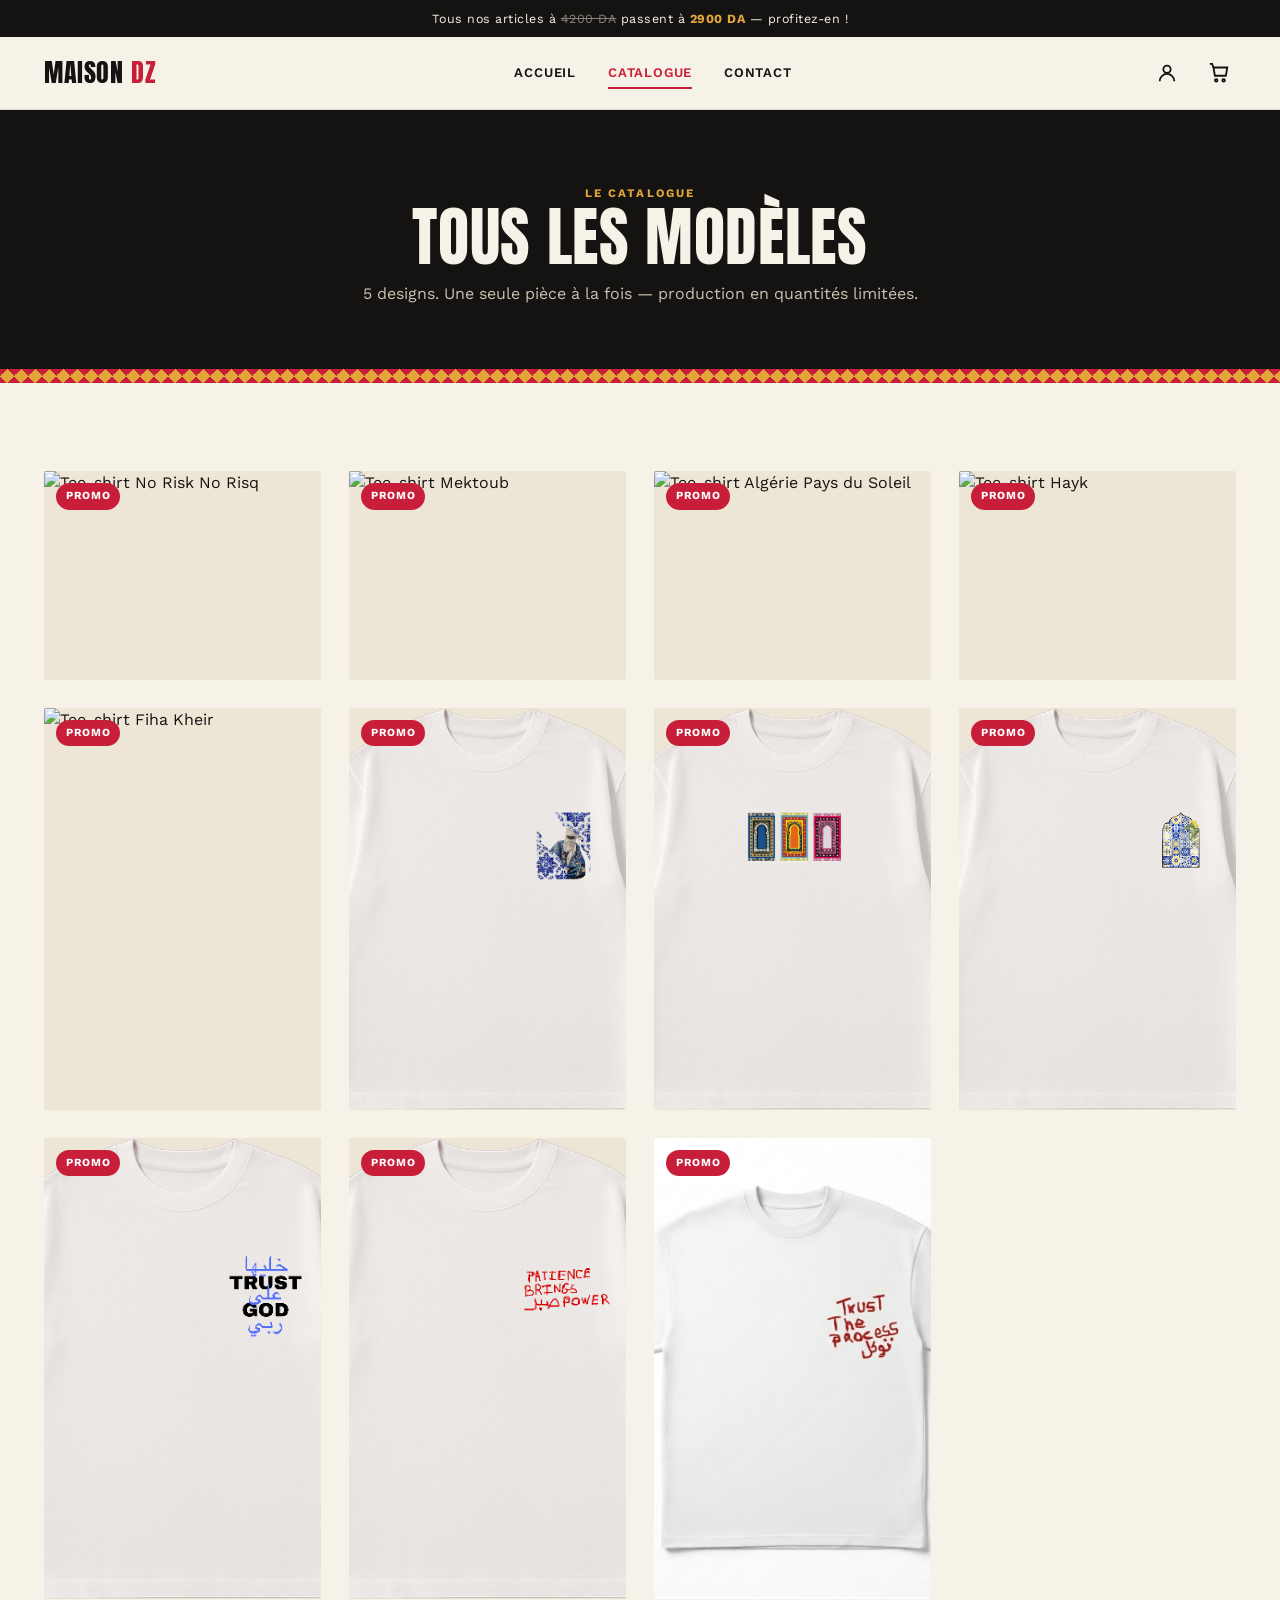
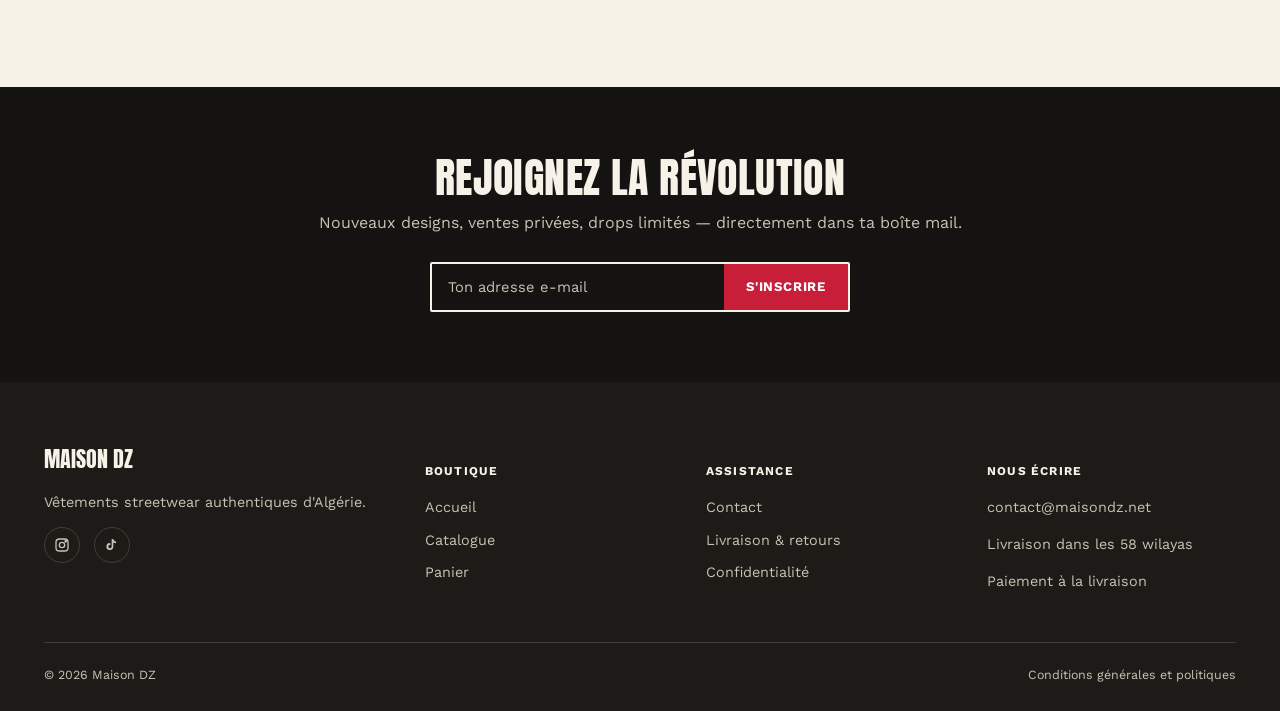
==== commit 3a3c00f5: "Add files via upload" ====
--- a/maisondz-site/catalogue.html
+++ b/maisondz-site/catalogue.html
@@ -4,13 +4,13 @@
 <meta charset="UTF-8">
 <meta name="viewport" content="width=device-width, initial-scale=1">
 <title>Catalogue — Maison DZ</title>
-<meta name="description" content="Tout le catalogue Maison DZ : streetwear inspiré de l'Algérie, 3900 DA, livraison dans toutes les wilayas.">
+<meta name="description" content="Tout le catalogue Maison DZ : streetwear inspiré de l'Algérie, 2900 DA, livraison dans toutes les wilayas.">
 <link rel="icon" href="https://maisondz.net/cdn/shop/files/logo.png?v=1776026106">
-<link rel="stylesheet" href="css/style.css?v=202608081441">
+<link rel="stylesheet" href="css/style.css">
 </head>
 <body>
 
-<div class="promo-bar">Tous nos articles à <s>4200 DA</s> passent à <strong>3900 DA</strong> — profitez-en !</div>
+<div class="promo-bar">Tous nos articles à <s>4200 DA</s> passent à <strong>2900 DA</strong> — profitez-en !</div>
 
 <header class="site-header">
   <div class="container">
@@ -39,7 +39,7 @@
   <div class="container">
     <span class="eyebrow" style="color:var(--or)">Le catalogue</span>
     <h1>Tous les modèles</h1>
-    <p>Livraison dans les 58 wilayas, paiement à la livraison.</p>
+    <p>5 designs. Une seule pièce à la fois — production en quantités limitées.</p>
   </div>
 </section>
 
@@ -47,27 +47,7 @@
 
 <section class="section">
   <div class="container">
-    <div class="section-head">
-      <div>
-        <span class="eyebrow">Collection</span>
-        <h2>Héritage 001</h2>
-      </div>
-    </div>
-    <div class="product-grid" id="grid001"></div>
-  </div>
-</section>
-
-<div class="frise frise--dark" role="presentation"></div>
-
-<section class="section">
-  <div class="container">
-    <div class="section-head">
-      <div>
-        <span class="eyebrow">Collection</span>
-        <h2>Héritage 002</h2>
-      </div>
-    </div>
-    <div class="product-grid" id="grid002"></div>
+    <div class="product-grid" id="catalogueGrid"></div>
   </div>
 </section>
 
@@ -136,12 +116,11 @@
   </div>
 </aside>
 
-<script src="js/products.js?v=202608081441"></script>
-<script src="js/cart.js?v=202608081441"></script>
-<script src="js/main.js?v=202608081441"></script>
+<script src="js/products.js"></script>
+<script src="js/cart.js"></script>
+<script src="js/main.js"></script>
 <script>
-  renderProductGrid("grid001", PRODUCTS.filter(p => p.collection === "Héritage 001"));
-  renderProductGrid("grid002", PRODUCTS.filter(p => p.collection === "Héritage 002"));
+  renderProductGrid("catalogueGrid", PRODUCTS);
 </script>
 </body>
 </html>
--- a/maisondz-site/css/style.css
+++ b/maisondz-site/css/style.css
@@ -38,7 +38,7 @@
   line-height:1.55;
   -webkit-font-smoothing:antialiased;
 }
-img{ max-width:100%; display:block; }
+img{ max-width:100%; display:block; image-orientation: from-image; }
 a{ color:inherit; text-decoration:none; }
 ul{ list-style:none; margin:0; padding:0; }
 button{ font-family:inherit; cursor:pointer; }
@@ -134,7 +134,7 @@
   display:flex; align-items:center; justify-content:center;
   color:var(--noir);
 }
-.icon-btn svg{ width:22px; height:22px; pointer-events:none; }
+.icon-btn svg{ width:22px; height:22px; }
 .cart-count{
   position:absolute; top:-2px; right:-2px;
   background:var(--carmin); color:#fff;
@@ -239,10 +239,7 @@
 }
 .product-card{
   position:relative;
-  display:flex;
-  flex-direction:column;
-  background:#fff;
-  border:1px solid var(--ligne);
+  background:var(--creme-2);
   border-radius:var(--radius);
   overflow:hidden;
   transition:transform .22s ease, box-shadow .22s ease;
@@ -252,12 +249,10 @@
   position:relative;
   aspect-ratio:4/5;
   overflow:hidden;
-  background:#fdfcf9;
-  flex:none;
+  background:var(--pierre-clair);
 }
 .product-card__media img{
-  width:100%; height:100%; object-fit:contain; object-position:center;
-  padding:10%;
+  width:100%; height:100%; object-fit:cover;
   transition:opacity .35s ease, transform .5s ease;
 }
 .product-card__media img.hover-img{ position:absolute; inset:0; opacity:0; }
@@ -269,19 +264,17 @@
   font-size:0.68rem; font-weight:700; letter-spacing:0.06em;
   text-transform:uppercase;
   padding:5px 10px; border-radius:20px;
-  z-index:3;
-}
-.product-card__body{ padding:18px 18px 22px; flex:1; display:flex; flex-direction:column; }
+}
+.product-card__body{ padding:18px 18px 22px; }
 .product-card__body h3{
   font-family:var(--font-body); text-transform:none;
   font-weight:700; font-size:1rem; line-height:1.3; letter-spacing:0; margin-bottom:8px;
-  color:var(--noir); display:block;
-}
-.product-card__body h3 a{ color:inherit; display:block; }
+  color:var(--noir);
+}
+.product-card__body h3 a{ color:inherit; }
 .price-row{ display:flex; align-items:baseline; gap:10px; margin-bottom:14px; }
-.price{ font-weight:800; font-size:1.05rem; color:var(--noir); }
+.price{ font-weight:800; font-size:1.05rem; }
 .price--old{ color:var(--pierre); text-decoration:line-through; font-size:0.88rem; font-weight:500; }
-.product-card__body .btn{ margin-top:auto; }
 
 /* ---------- Boutique / editorial rows ---------- */
 .editorial-row{
@@ -411,12 +404,12 @@
 
 /* ---------- Product detail ---------- */
 .pdp{ display:grid; grid-template-columns:1.1fr 0.9fr; gap:64px; padding:56px 0 20px; }
-.pdp-gallery__main{ aspect-ratio:4/5; border-radius:var(--radius); overflow:hidden; background:#fdfcf9; margin-bottom:14px; border:1px solid var(--ligne); }
-.pdp-gallery__main img{ width:100%; height:100%; object-fit:contain; object-position:center; padding:8%; }
+.pdp-gallery__main{ aspect-ratio:4/5; border-radius:var(--radius); overflow:hidden; background:var(--creme-2); margin-bottom:14px; }
+.pdp-gallery__main img{ width:100%; height:100%; object-fit:cover; }
 .pdp-gallery__thumbs{ display:grid; grid-template-columns:repeat(5,1fr); gap:10px; }
-.pdp-gallery__thumbs button{ padding:0; border:2px solid transparent; border-radius:var(--radius); overflow:hidden; background:#fdfcf9; aspect-ratio:4/5; }
+.pdp-gallery__thumbs button{ padding:0; border:2px solid transparent; border-radius:var(--radius); overflow:hidden; background:none; aspect-ratio:4/5; }
 .pdp-gallery__thumbs button.active{ border-color:var(--carmin); }
-.pdp-gallery__thumbs img{ width:100%; height:100%; object-fit:contain; object-position:center; padding:8%; }
+.pdp-gallery__thumbs img{ width:100%; height:100%; object-fit:cover; }
 .pdp-info .eyebrow{ margin-bottom:10px; display:block; }
 .pdp-info h1{ font-family:var(--font-body); text-transform:none; font-weight:800; font-size:1.7rem; letter-spacing:0; margin-bottom:12px; }
 .pdp-price{ display:flex; align-items:baseline; gap:12px; font-size:1.4rem; font-weight:800; margin-bottom:22px; }
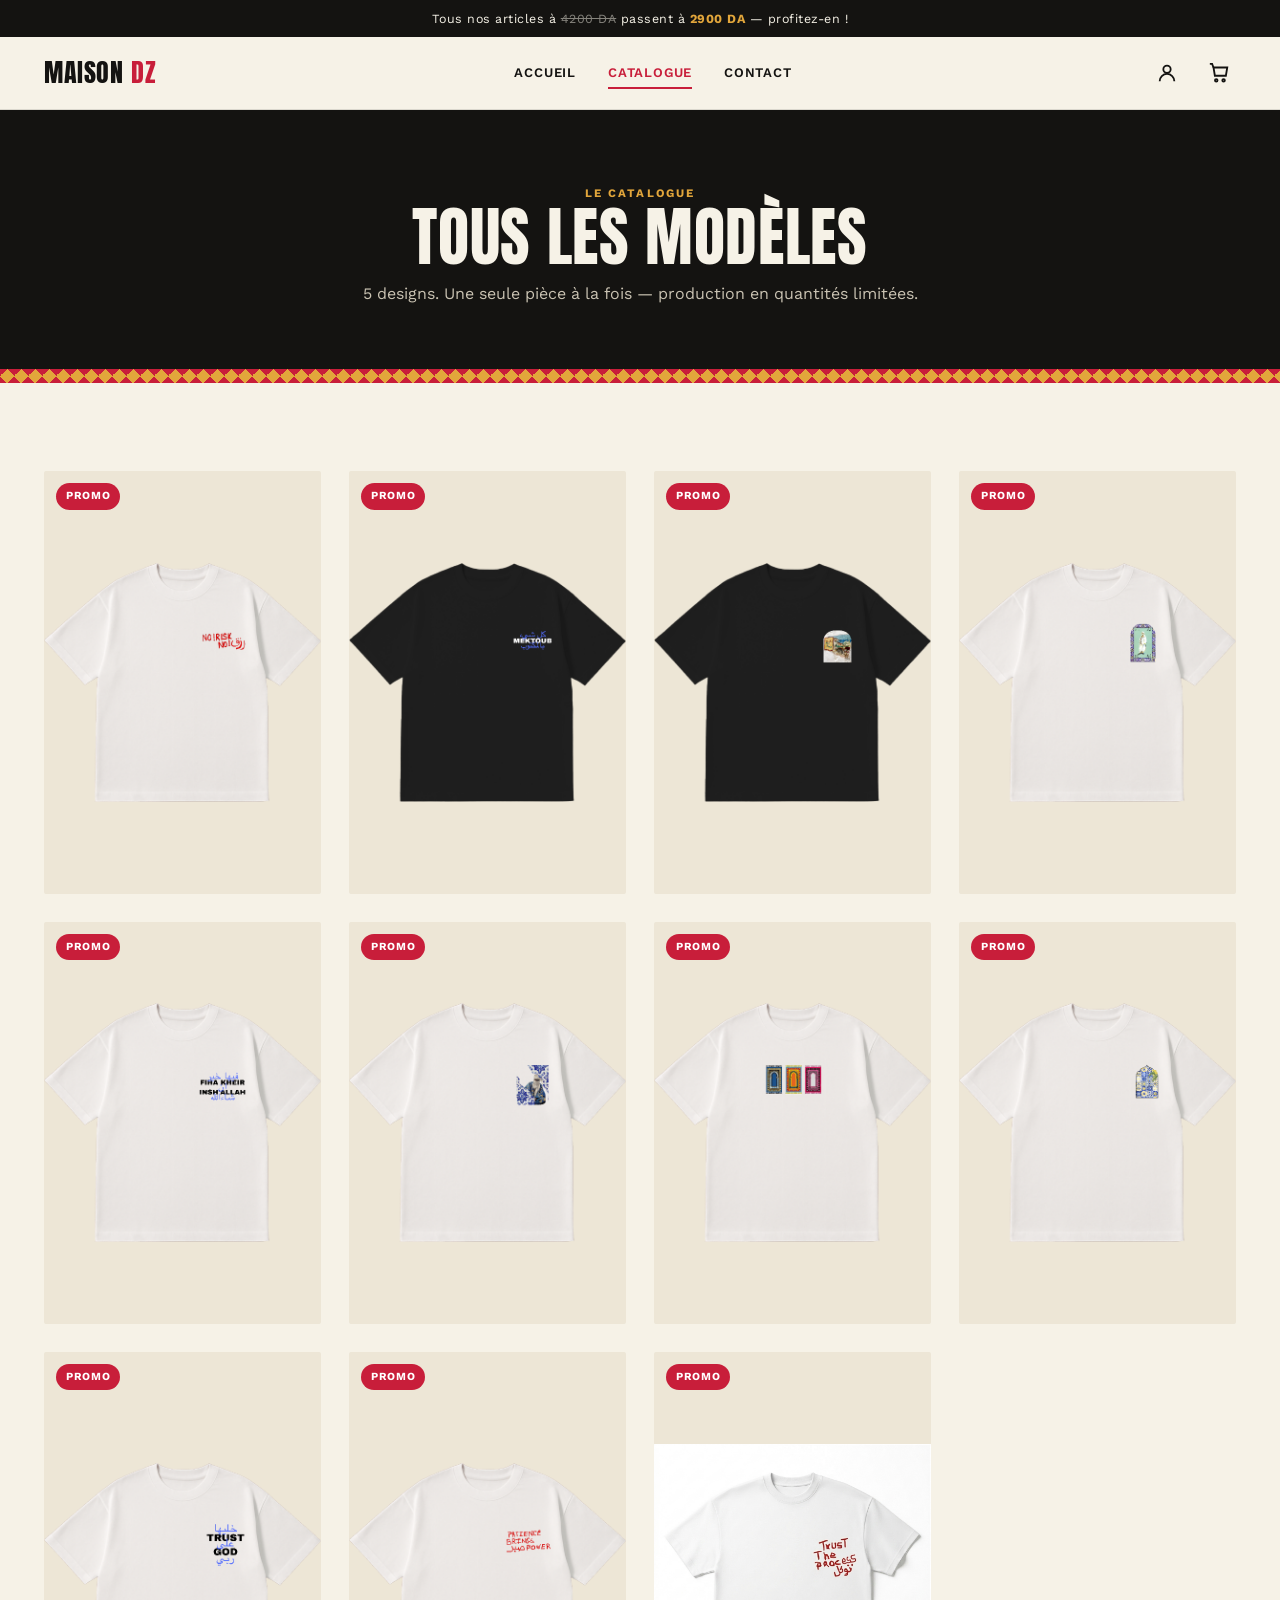
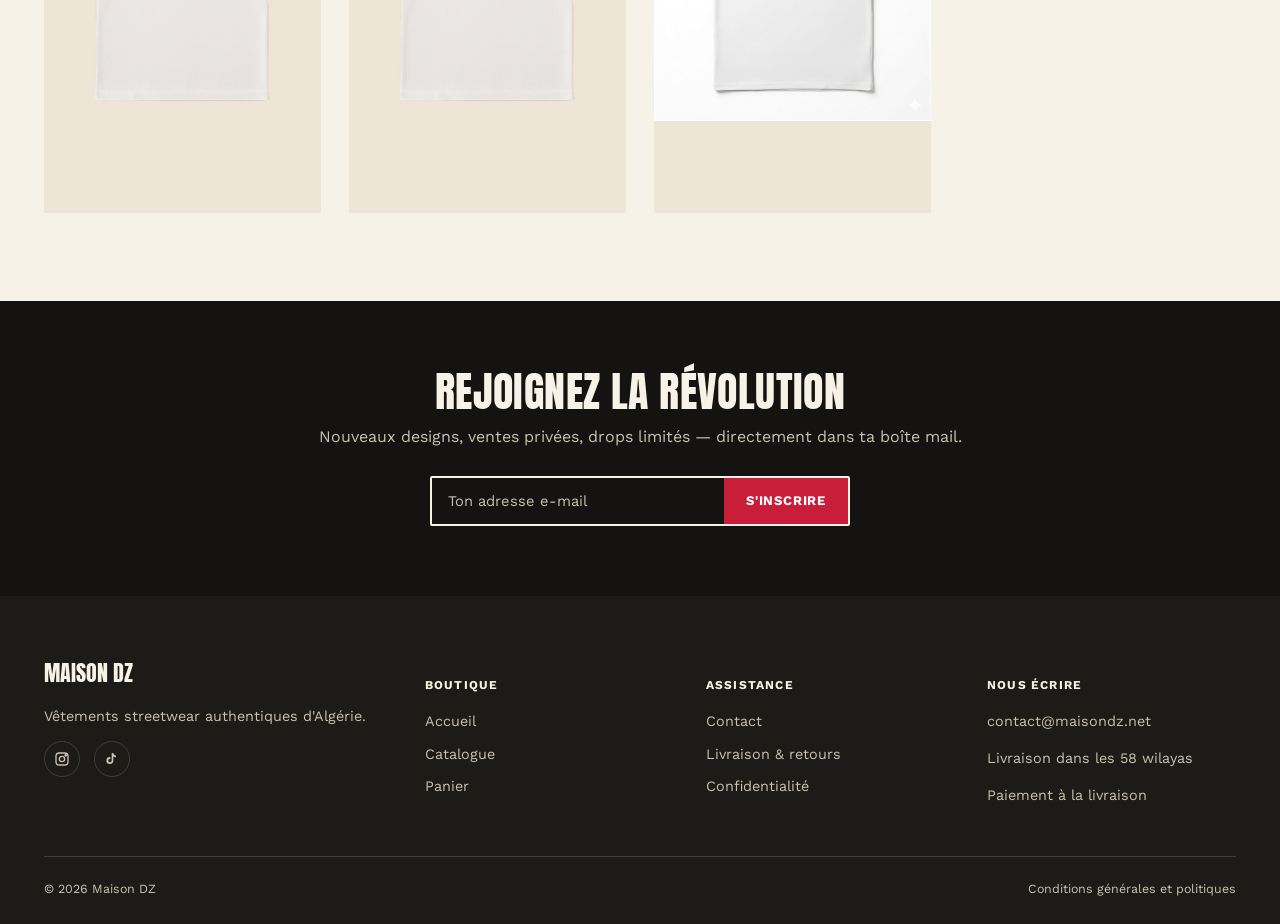
==== commit b64c78f4: "Add files via upload" ====
--- a/maisondz-site/catalogue.html
+++ b/maisondz-site/catalogue.html
@@ -5,7 +5,7 @@
 <meta name="viewport" content="width=device-width, initial-scale=1">
 <title>Catalogue — Maison DZ</title>
 <meta name="description" content="Tout le catalogue Maison DZ : streetwear inspiré de l'Algérie, 2900 DA, livraison dans toutes les wilayas.">
-<link rel="icon" href="https://maisondz.net/cdn/shop/files/logo.png?v=1776026106">
+<link rel="icon" href="data:image/svg+xml,<svg xmlns=%22http://www.w3.org/2000/svg%22 viewBox=%220 0 100 100%22><rect width=%22100%22 height=%22100%22 fill=%22%23141311%22/><text x=%2250%22 y=%2268%22 font-size=%2260%22 font-family=%22Arial Black,sans-serif%22 fill=%22%23C81E3A%22 text-anchor=%22middle%22>M</text></svg>">
 <link rel="stylesheet" href="css/style.css">
 </head>
 <body>
--- a/maisondz-site/css/style.css
+++ b/maisondz-site/css/style.css
@@ -249,15 +249,14 @@
   position:relative;
   aspect-ratio:4/5;
   overflow:hidden;
-  background:var(--pierre-clair);
+  background:#fff;
 }
 .product-card__media img{
-  width:100%; height:100%; object-fit:cover;
+  width:100%; height:100%; object-fit:contain;
   transition:opacity .35s ease, transform .5s ease;
 }
 .product-card__media img.hover-img{ position:absolute; inset:0; opacity:0; }
 .product-card:hover .hover-img{ opacity:1; }
-.product-card:hover .product-card__media img:not(.hover-img){ transform:scale(1.04); }
 .product-card__tag{
   position:absolute; top:12px; left:12px;
   background:var(--carmin); color:#fff;
@@ -404,12 +403,12 @@
 
 /* ---------- Product detail ---------- */
 .pdp{ display:grid; grid-template-columns:1.1fr 0.9fr; gap:64px; padding:56px 0 20px; }
-.pdp-gallery__main{ aspect-ratio:4/5; border-radius:var(--radius); overflow:hidden; background:var(--creme-2); margin-bottom:14px; }
-.pdp-gallery__main img{ width:100%; height:100%; object-fit:cover; }
+.pdp-gallery__main{ aspect-ratio:4/5; border-radius:var(--radius); overflow:hidden; background:#fff; margin-bottom:14px; }
+.pdp-gallery__main img{ width:100%; height:100%; object-fit:contain; }
 .pdp-gallery__thumbs{ display:grid; grid-template-columns:repeat(5,1fr); gap:10px; }
-.pdp-gallery__thumbs button{ padding:0; border:2px solid transparent; border-radius:var(--radius); overflow:hidden; background:none; aspect-ratio:4/5; }
+.pdp-gallery__thumbs button{ padding:0; border:2px solid transparent; border-radius:var(--radius); overflow:hidden; background:#fff; aspect-ratio:4/5; }
 .pdp-gallery__thumbs button.active{ border-color:var(--carmin); }
-.pdp-gallery__thumbs img{ width:100%; height:100%; object-fit:cover; }
+.pdp-gallery__thumbs img{ width:100%; height:100%; object-fit:contain; }
 .pdp-info .eyebrow{ margin-bottom:10px; display:block; }
 .pdp-info h1{ font-family:var(--font-body); text-transform:none; font-weight:800; font-size:1.7rem; letter-spacing:0; margin-bottom:12px; }
 .pdp-price{ display:flex; align-items:baseline; gap:12px; font-size:1.4rem; font-weight:800; margin-bottom:22px; }
